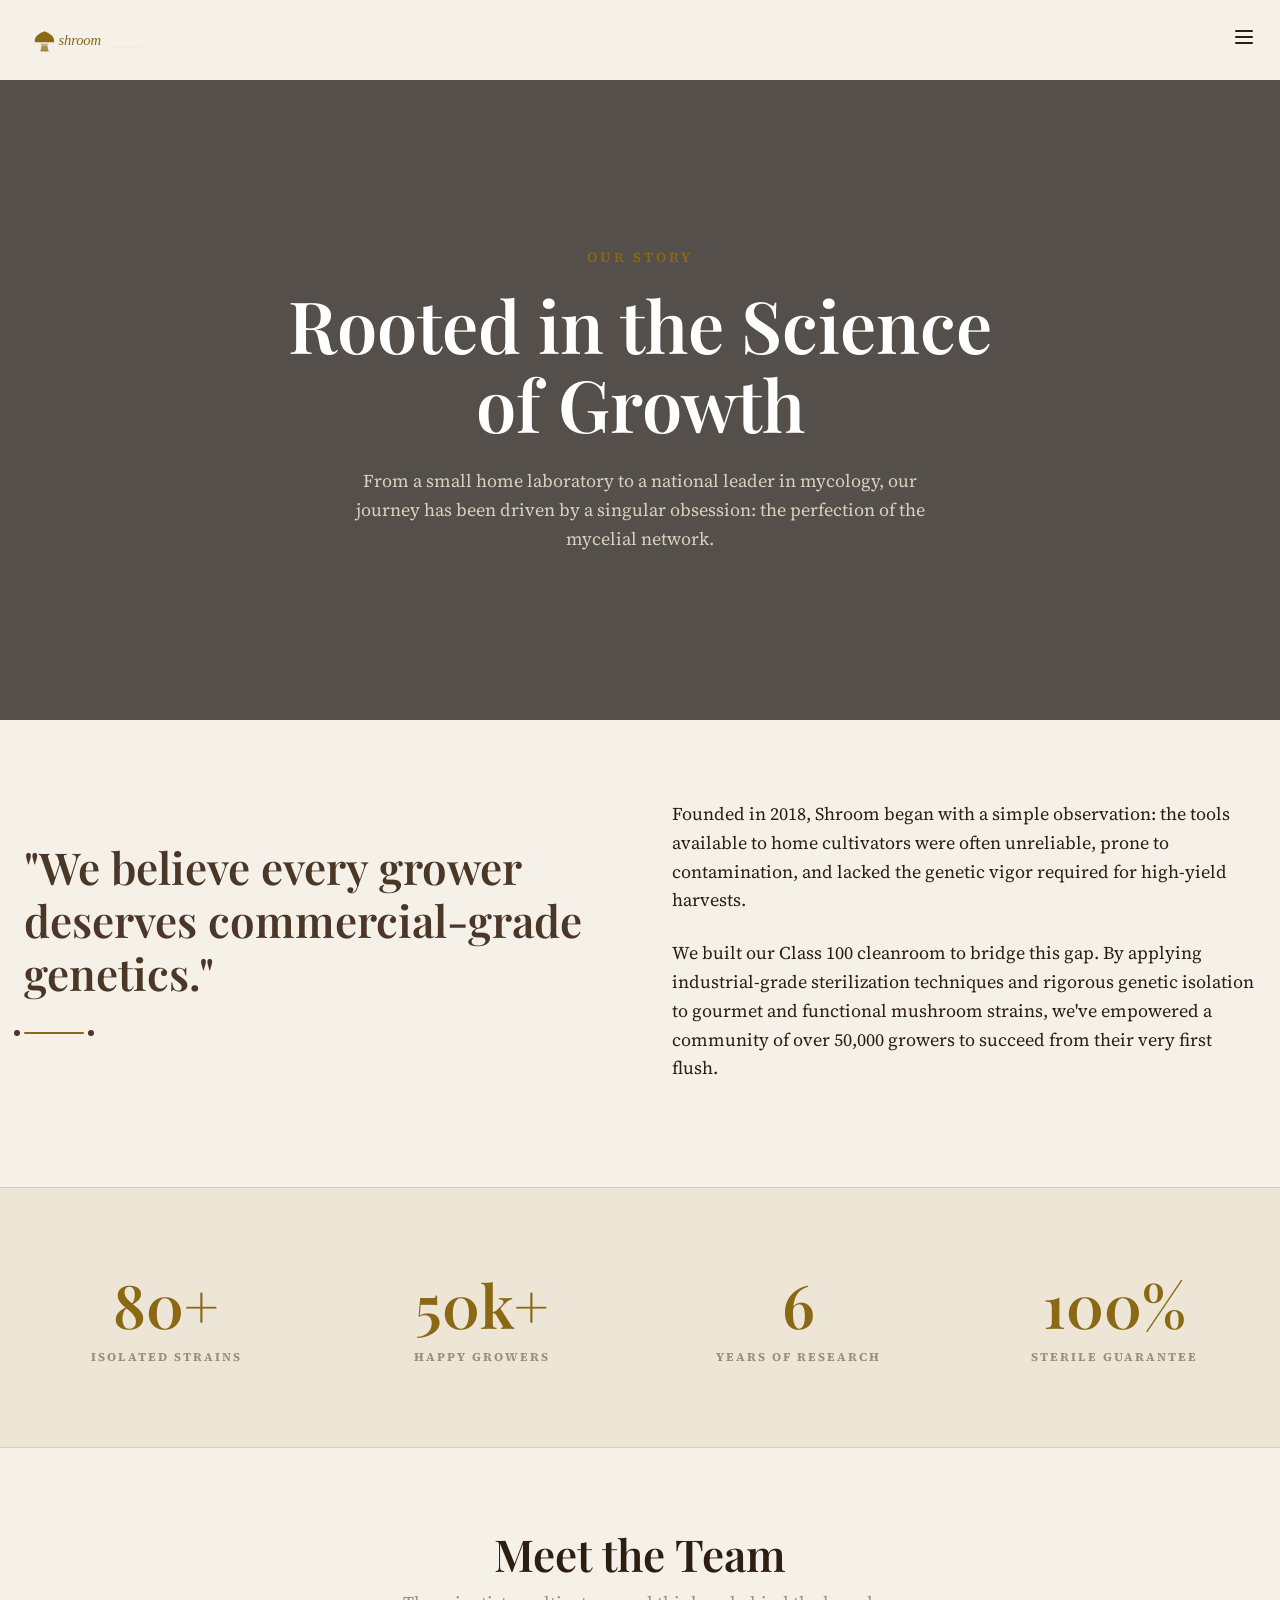
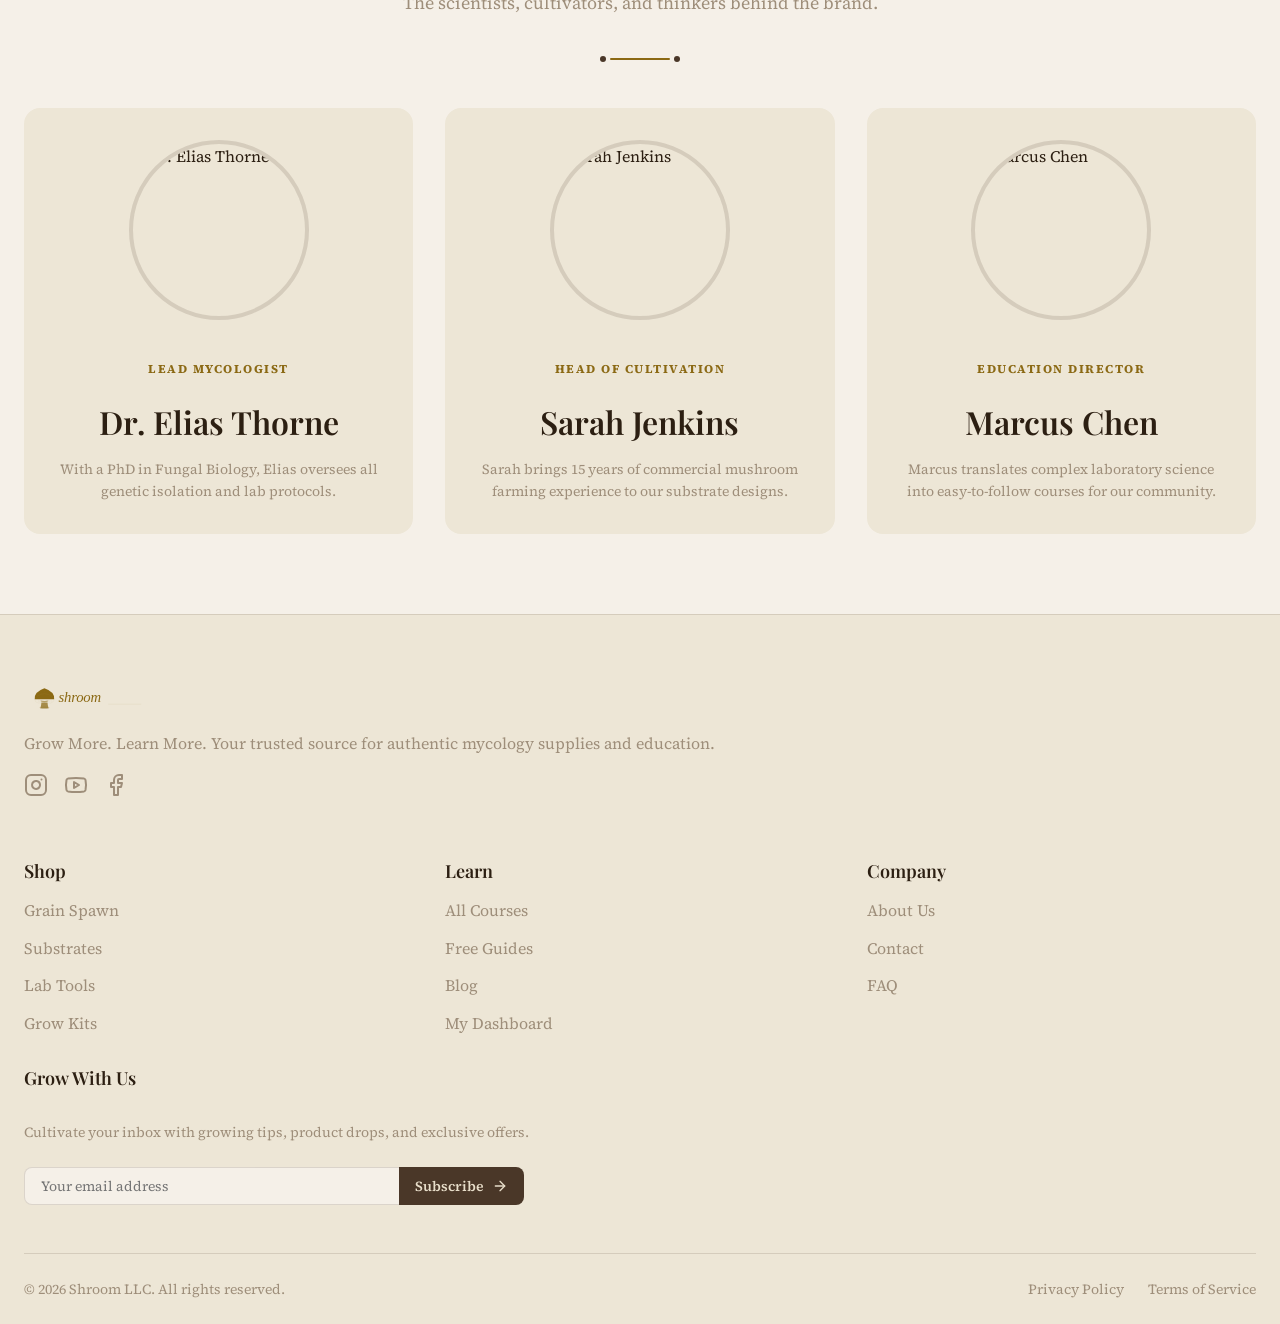
==== about.html @ 5224d61f "footer fix" ====
<!DOCTYPE html>
<html lang="en">

<head>
  <meta charset="UTF-8">
  <meta name="viewport" content="width=device-width, initial-scale=1.0">
  <title>About Us | Shroom — Premium Mushroom Cultivation</title>
  <meta name="description"
    content="Discover the story behind Shroom, our mission to provide commercial-grade genetics, and the team dedicated to advancing the science of growth.">
  <link rel="icon" type="image/svg+xml" href="assets/images/shroom_favicon.svg">
  <link rel="stylesheet" href="assets/css/style.css">
  <style>
    /* About Page Specific Styles */
    .hero-about {
      height: 80vh;
      min-height: 500px;
      display: flex;
      align-items: center;
      justify-content: center;
      background: linear-gradient(rgba(15, 11, 8, 0.7), rgba(15, 11, 8, 0.7)),
        url('https://images.unsplash.com/photo-1508313880080-c4bef0730395?q=80&w=2000&auto=format&fit=crop') center/cover no-repeat;
      text-align: center;
      color: white;
      padding-top: var(--header-height);
    }

    .hero-about-content {
      max-width: 800px;
    }

    .hero-about-label {
      text-transform: uppercase;
      letter-spacing: 3px;
      font-weight: 600;
      font-size: var(--font-size-sm);
      margin-bottom: var(--space-4);
      display: block;
      color: var(--color-secondary);
    }

    .hero-about h1 {
      color: white;
      font-size: clamp(2.5rem, 8vw, 4.5rem);
      margin-bottom: var(--space-6);
      line-height: 1.1;
    }

    .hero-about p {
      font-size: var(--font-size-lg);
      color: rgba(232, 222, 202, 0.9);
      max-width: 600px;
      margin: 0 auto;
    }

    /* Mission Section */
    .mission-grid {
      display: grid;
      grid-template-columns: 1fr 1fr;
      gap: var(--space-16);
      align-items: center;
    }

    @media (max-width: 992px) {
      .mission-grid {
        grid-template-columns: 1fr;
        gap: var(--space-10);
      }
    }

    .mission-quote {
      font-size: var(--font-size-4xl);
      line-height: 1.2;
      color: var(--color-primary);
      position: relative;
    }

    html.dark .mission-quote {
      color: var(--color-secondary);
    }

    .mission-text p {
      margin-bottom: var(--space-6);
      font-size: var(--font-size-lg);
    }

    /* Stats Section */
    .stats-section {
      background: var(--theme-surface);
      border-top: 1px solid var(--theme-border);
      border-bottom: 1px solid var(--theme-border);
    }

    .stats-grid {
      display: grid;
      grid-template-columns: repeat(4, 1fr);
      gap: var(--space-8);
      text-align: center;
    }

    @media (max-width: 768px) {
      .stats-grid {
        grid-template-columns: repeat(2, 1fr);
      }
    }

    .stat-item h3 {
      font-size: var(--font-size-5xl);
      margin-bottom: var(--space-2);
      color: var(--color-secondary);
    }

    .stat-item p {
      text-transform: uppercase;
      letter-spacing: 2px;
      font-size: var(--font-size-xs);
      font-weight: 700;
      color: var(--theme-text-muted);
    }

    /* Team Section */
    .team-grid {
      display: grid;
      grid-template-columns: repeat(3, 1fr);
      gap: var(--space-8);
    }

    @media (max-width: 992px) {
      .team-grid {
        grid-template-columns: repeat(2, 1fr);
      }
    }

    @media (max-width: 640px) {
      .team-grid {
        grid-template-columns: 1fr;
      }
    }

    .team-card .card-img-wrapper {
      aspect-ratio: 1/1;
      border-radius: 50%;
      width: 180px;
      margin: 0 auto var(--space-6);
      border: 4px solid var(--theme-border);
    }

    .team-role {
      font-size: var(--font-size-xs);
      text-transform: uppercase;
      letter-spacing: 1.5px;
      color: var(--color-secondary);
      font-weight: 700;
      margin-bottom: var(--space-2);
    }

    .team-bio {
      text-align: center;
      font-size: var(--font-size-sm);
      color: var(--theme-text-muted);
    }
  </style>
</head>

<body>

  <!-- Navbar -->
  <header class="navbar">
    <div class="container">
      <a href="index.html" class="nav-brand">
        <img src="assets/images/shroom_logo.svg" alt="Shroom" height="36" style="display:block;">
      </a>

      <ul class="nav-menu">
        <li><a href="index.html" class="nav-link">Home</a></li>
        <li><a href="home2.html" class="nav-link">Home 2</a></li>
        <li><a href="services.html" class="nav-link">Shop</a></li>
        <li><a href="about.html" class="nav-link active"
            style="color: var(--color-primary); font-weight: 700;">About</a></li>
        <li><a href="blog.html" class="nav-link">Blog</a></li>
        <li><a href="contact.html" class="nav-link">Contact</a></li>
      </ul>

      <div class="nav-tools nav-tools-desktop">
        <div class="nav-divider"></div>
        <button type="button" class="tool-btn rtl-toggle-btn" aria-label="Toggle RTL">
          <svg xmlns="http://www.w3.org/2000/svg" width="24" height="24" viewBox="0 0 24 24" fill="none"
            stroke="currentColor" stroke-width="2" stroke-linecap="round" stroke-linejoin="round"
            class="lucide lucide-arrow-left-right">
            <path d="M8 3 4 7l4 4" />
            <path d="M4 7h16" />
            <path d="m16 21 4-4-4-4" />
            <path d="M20 17H4" />
          </svg>
        </button>
        <button type="button" class="tool-btn theme-toggle-btn" aria-label="Toggle Theme">
          <svg xmlns="http://www.w3.org/2000/svg" width="24" height="24" viewBox="0 0 24 24" fill="none"
            stroke="currentColor" stroke-width="2" stroke-linecap="round" stroke-linejoin="round"
            class="lucide lucide-moon">
            <path d="M12 3a6 6 0 0 0 9 9 9 9 0 1 1-9-9Z" />
          </svg>
        </button>
        <a href="login.html" class="nav-link" style="font-weight: 600;">Login</a>
        <a href="dashboard.html" class="nav-link" style="color: var(--color-secondary); font-weight: 600;">Dashboard</a>
      </div>

      <button class="hamburger-btn" aria-label="Open Menu">
        <svg xmlns="http://www.w3.org/2000/svg" width="24" height="24" viewBox="0 0 24 24" fill="none"
          stroke="currentColor" stroke-width="2" stroke-linecap="round" stroke-linejoin="round"
          class="lucide lucide-menu">
          <line x1="4" x2="20" y1="12" y2="12" />
          <line x1="4" x2="20" y1="6" y2="6" />
          <line x1="4" x2="20" y1="18" y2="18" />
        </svg>
      </button>
    </div>
  </header>

  <!-- Hamburger Drawer -->
  <div class="nav-drawer-overlay"></div>
  <div class="nav-drawer">
    <div class="nav-drawer-header">
      <a href="index.html" class="nav-brand">
        <img src="assets/images/shroom_logo.svg" alt="Shroom" height="36" style="display:block;">
      </a>
      <button class="nav-drawer-close" aria-label="Close Menu">
        <svg xmlns="http://www.w3.org/2000/svg" width="24" height="24" viewBox="0 0 24 24" fill="none"
          stroke="currentColor" stroke-width="2" stroke-linecap="round" stroke-linejoin="round" class="lucide lucide-x">
          <path d="M18 6 6 18" />
          <path d="m6 6 12 12" />
        </svg>
      </button>
    </div>
    <ul class="nav-drawer-menu">
      <li><a href="index.html" class="nav-link">Home</a></li>
      <li><a href="home2.html" class="nav-link">Home 2</a></li>
      <li><a href="services.html" class="nav-link">Shop</a></li>
      <li><a href="about.html" class="nav-link active">About</a></li>
      <li><a href="blog.html" class="nav-link">Blog</a></li>
      <li><a href="contact.html" class="nav-link">Contact</a></li>
      <li><a href="dashboard.html" class="nav-link" style="color: var(--color-secondary);">Dashboard</a></li>
      <li style="margin-top: var(--space-4);"><a href="login.html" class="btn btn-primary btn-block">Login</a></li>
    </ul>
    <div class="nav-drawer-tools">
      <button type="button" class="tool-btn rtl-toggle-btn" aria-label="Toggle RTL"
        style="width: auto; height: auto; border-radius: var(--radius-md); padding: var(--space-2) var(--space-4); display: flex; gap: var(--space-2); align-items: center;">
        <svg xmlns="http://www.w3.org/2000/svg" width="20" height="20" viewBox="0 0 24 24" fill="none"
          stroke="currentColor" stroke-width="2" stroke-linecap="round" stroke-linejoin="round"
          class="lucide lucide-arrow-left-right">
          <path d="M8 3 4 7l4 4" />
          <path d="M4 7h16" />
          <path d="m16 21 4-4-4-4" />
          <path d="M20 17H4" />
        </svg>
        <span style="font-size: var(--font-size-sm); font-weight: 500;">RTL</span>
      </button>
      <button type="button" class="tool-btn theme-toggle-btn" aria-label="Toggle Theme"
        style="width: auto; height: auto; border-radius: var(--radius-md); padding: var(--space-2) var(--space-4); display: flex; gap: var(--space-2); align-items: center;">
        <svg xmlns="http://www.w3.org/2000/svg" width="20" height="20" viewBox="0 0 24 24" fill="none"
          stroke="currentColor" stroke-width="2" stroke-linecap="round" stroke-linejoin="round"
          class="lucide lucide-moon">
          <path d="M12 3a6 6 0 0 0 9 9 9 9 0 1 1-9-9Z" />
        </svg>
        <span style="font-size: var(--font-size-sm); font-weight: 500;">Dark Mode</span>
      </button>
    </div>
  </div>

  <main>
    <!-- Section 1: Page Hero -->
    <section class="hero-about">
      <div class="container hero-about-content fade-in">
        <span class="hero-about-label">Our Story</span>
        <h1>Rooted in the Science of Growth</h1>
        <p>From a small home laboratory to a national leader in mycology, our journey has been driven by a singular
          obsession: the perfection of the mycelial network.</p>
      </div>
    </section>

    <!-- Section 2: Mission Statement -->
    <section class="section">
      <div class="container mission-grid">
        <div class="mission-left fade-in">
          <h2 class="mission-quote">"We believe every grower deserves commercial-grade genetics."</h2>
          <div class="divider" style="margin: var(--space-8) 0;"></div>
        </div>
        <div class="mission-text fade-in" style="animation-delay: 0.1s;">
          <p>Founded in 2018, Shroom began with a simple observation: the tools available to home cultivators were often
            unreliable, prone to contamination, and lacked the genetic vigor required for high-yield harvests.</p>
          <p>We built our Class 100 cleanroom to bridge this gap. By applying industrial-grade sterilization techniques
            and rigorous genetic isolation to gourmet and functional mushroom strains, we've empowered a community of
            over 50,000 growers to succeed from their very first flush.</p>
        </div>
      </div>
    </section>

    <!-- Section 3: Stats Section -->
    <section class="section stats-section">
      <div class="container">
        <div class="stats-grid">
          <div class="stat-item fade-in">
            <h3>80+</h3>
            <p>Isolated Strains</p>
          </div>
          <div class="stat-item fade-in" style="animation-delay: 0.1s;">
            <h3>50k+</h3>
            <p>Happy Growers</p>
          </div>
          <div class="stat-item fade-in" style="animation-delay: 0.2s;">
            <h3>6</h3>
            <p>Years of Research</p>
          </div>
          <div class="stat-item fade-in" style="animation-delay: 0.3s;">
            <h3>100%</h3>
            <p>Sterile Guarantee</p>
          </div>
        </div>
      </div>
    </section>

    <!-- Section 4: Meet the Team -->
    <section class="section">
      <div class="container">
        <div style="text-align: center; margin-bottom: var(--space-12);">
          <h2 class="section-title fade-in">Meet the Team</h2>
          <p class="section-subtitle fade-in">The scientists, cultivators, and thinkers behind the brand.</p>
          <div class="divider fade-in"></div>
        </div>

        <div class="team-grid">
          <!-- Team Member 1 -->
          <div class="card team-card fade-in">
            <div class="card-img-wrapper">
              <img src="https://images.unsplash.com/photo-1507003211169-0a1dd7228f2d?q=80&w=600&auto=format&fit=crop"
                alt="Dr. Elias Thorne" class="card-img">
            </div>
            <span class="team-role">Lead Mycologist</span>
            <h3 class="card-title">Dr. Elias Thorne</h3>
            <p class="team-bio">With a PhD in Fungal Biology, Elias oversees all genetic isolation and lab protocols.
            </p>
          </div>

          <!-- Team Member 2 -->
          <div class="card team-card fade-in" style="animation-delay: 0.1s;">
            <div class="card-img-wrapper">
              <img src="https://images.unsplash.com/photo-1494790108377-be9c29b29330?q=80&w=600&auto=format&fit=crop"
                alt="Sarah Jenkins" class="card-img">
            </div>
            <span class="team-role">Head of Cultivation</span>
            <h3 class="card-title">Sarah Jenkins</h3>
            <p class="team-bio">Sarah brings 15 years of commercial mushroom farming experience to our substrate
              designs.</p>
          </div>

          <!-- Team Member 3 -->
          <div class="card team-card fade-in" style="animation-delay: 0.2s;">
            <div class="card-img-wrapper">
              <img src="https://images.unsplash.com/photo-1500648767791-00dcc994a43e?q=80&w=600&auto=format&fit=crop"
                alt="Marcus Chen" class="card-img">
            </div>
            <span class="team-role">Education Director</span>
            <h3 class="card-title">Marcus Chen</h3>
            <p class="team-bio">Marcus translates complex laboratory science into easy-to-follow courses for our
              community.</p>
          </div>
        </div>
      </div>
    </section>
  </main>

  <!-- Footer -->
  <footer class="site-footer">
    <div class="container">
      <div class="footer-grid">
        <div class="footer-brand">
          <a href="index.html" class="nav-brand">
            <img src="assets/images/shroom_logo.svg" alt="Shroom" height="36" style="display:block;">
          </a>
          <p class="footer-tagline">Grow More. Learn More. Your trusted source for authentic mycology supplies and
            education.</p>
          <div class="footer-socials">
            <a href="#" class="social-link" aria-label="Instagram">
              <svg xmlns="http://www.w3.org/2000/svg" width="24" height="24" viewBox="0 0 24 24" fill="none"
                stroke="currentColor" stroke-width="2" stroke-linecap="round" stroke-linejoin="round"
                class="lucide lucide-instagram">
                <rect width="20" height="20" x="2" y="2" rx="5" ry="5" />
                <path d="M16 11.37A4 4 0 1 1 12.63 8 4 4 0 0 1 16 11.37z" />
                <line x1="17.5" x2="17.51" y1="6.5" y2="6.5" />
              </svg>
            </a>
            <a href="#" class="social-link" aria-label="YouTube">
              <svg xmlns="http://www.w3.org/2000/svg" width="24" height="24" viewBox="0 0 24 24" fill="none"
                stroke="currentColor" stroke-width="2" stroke-linecap="round" stroke-linejoin="round"
                class="lucide lucide-youtube">
                <path
                  d="M2.5 17a24.12 24.12 0 0 1 0-10 2 2 0 0 1 1.4-1.4 49.56 49.56 0 0 1 16.2 0A2 2 0 0 1 21.5 7a24.12 24.12 0 0 1 0 10 2 2 0 0 1-1.4 1.4 49.55 49.55 0 0 1-16.2 0A2 2 0 0 1 2.5 17" />
                <path d="m10 15 5-3-5-3z" />
              </svg>
            </a>
            <a href="#" class="social-link" aria-label="Facebook">
              <svg xmlns="http://www.w3.org/2000/svg" width="24" height="24" viewBox="0 0 24 24" fill="none"
                stroke="currentColor" stroke-width="2" stroke-linecap="round" stroke-linejoin="round"
                class="lucide lucide-facebook">
                <path d="M18 2h-3a5 5 0 0 0-5 5v3H7v4h3v8h4v-8h3l1-4h-4V7a1 1 0 0 1 1-1h3z" />
              </svg>
            </a>
          </div>
        </div>

        <div>
          <h5 class="footer-heading">Shop</h5>
          <ul class="footer-links">
            <li><a href="services.html">Grain Spawn</a></li>
            <li><a href="services.html">Substrates</a></li>
            <li><a href="services.html">Lab Tools</a></li>
            <li><a href="services.html">Grow Kits</a></li>
          </ul>
        </div>

        <div>
          <h5 class="footer-heading">Learn</h5>
          <ul class="footer-links">
            <li><a href="services.html">All Courses</a></li>
            <li><a href="blog.html">Free Guides</a></li>
            <li><a href="blog.html">Blog</a></li>
            <li><a href="dashboard.html">My Dashboard</a></li>
          </ul>
        </div>

        <div>
          <h5 class="footer-heading">Company</h5>
          <ul class="footer-links">
            <li><a href="about.html">About Us</a></li>
            <li><a href="contact.html">Contact</a></li>
            <li><a href="#">FAQ</a></li>
          </ul>
        </div>
        <div class="footer-newsletter">
          <h5 class="footer-heading">Grow With Us</h5>
          <p class="newsletter-description">Cultivate your inbox with growing tips, product drops, and exclusive
            offers.</p>
          <form class="newsletter-form" onsubmit="event.preventDefault(); alert('Subscribed!');">
            <input type="email" class="newsletter-input" placeholder="Your email address" required>
            <button type="submit" class="newsletter-btn">
              <span>Subscribe</span>
              <svg xmlns="http://www.w3.org/2000/svg" width="16" height="16" viewBox="0 0 24 24" fill="none"
                stroke="currentColor" stroke-width="2" stroke-linecap="round" stroke-linejoin="round"
                class="lucide lucide-arrow-right">
                <path d="M5 12h14" />
                <path d="m12 5 7 7-7 7" />
              </svg>
            </button>
          </form>
        </div>
      </div>

      <div class="footer-bottom">
        <p>&copy; 2026 Shroom LLC. All rights reserved.</p>
        <div class="footer-legal-links">
          <a href="#">Privacy Policy</a>
          <a href="#">Terms of Service</a>
        </div>
      </div>
    </div>
  </footer>
  <script src="assets/js/main.js"></script>
</body>

</html>
---- assets/css/style.css ----
@import url('https://fonts.googleapis.com/css2?family=Playfair+Display:ital,wght@0,400..900;1,400..900&family=Source+Serif+4:ital,opsz,wght@0,8..60,200..900;1,8..60,200..900&display=swap');

:root {
  /* Colors */
  --color-primary: #4A3728;
  --color-secondary: #8B6914;
  --color-bg-light: #F5F0E8;
  --color-bg-dark: #0F0B08;
  --color-surface-light: #EDE6D6;
  --color-surface-dark: #1A1208;
  --color-text-light: #2C1F12;
  --color-text-dark: #E8DECA;
  --color-muted: #9E8E7A;

  /* Theme Maps (Light by default) */
  --theme-bg: var(--color-bg-light);
  --theme-surface: var(--color-surface-light);
  --theme-text: var(--color-text-light);
  --theme-text-muted: var(--color-muted);
  --theme-border: rgba(74, 55, 40, 0.15);

  /* Typography */
  --font-display: 'Playfair Display', Georgia, serif;
  --font-body: 'Source Serif 4', Georgia, serif;

  --font-size-xs: 0.75rem;
  --font-size-sm: 0.875rem;
  --font-size-base: 1rem;
  --font-size-lg: 1.125rem;
  --font-size-xl: 1.25rem;
  --font-size-2xl: 1.5rem;
  --font-size-3xl: 2rem;
  --font-size-4xl: 2.75rem;
  --font-size-5xl: 3.75rem;

  /* Spacing */
  --space-1: 0.25rem;
  --space-2: 0.5rem;
  --space-3: 0.75rem;
  --space-4: 1rem;
  --space-6: 1.5rem;
  --space-8: 2rem;
  --space-10: 2.5rem;
  --space-12: 3rem;
  --space-16: 4rem;
  --space-20: 5rem;
  --space-24: 6rem;

  /* Layout */
  --container-max: 1280px;
  --radius-sm: 4px;
  --radius-md: 8px;
  --radius-lg: 16px;
  --radius-xl: 24px;

  /* Transitions */
  --transition-fast: 0.15s ease;
  --transition-base: 0.3s ease;
  --transition-slow: 0.5s ease;

  /* Components */
  --header-height: 80px;
  --sidebar-width: 260px;
}

/* Dark Mode */
html.dark {
  --theme-bg: var(--color-bg-dark);
  --theme-surface: var(--color-surface-dark);
  --theme-text: var(--color-text-dark);
  --theme-text-muted: rgba(232, 222, 202, 0.6);
  --theme-border: rgba(232, 222, 202, 0.15);
}

/* Reset / Base */
* {
  box-sizing: border-box;
  margin: 0;
  padding: 0;
}

html {
  scroll-behavior: smooth;
  transition: background var(--transition-base), color var(--transition-base);
}

body {
  font-family: var(--font-body);
  font-size: var(--font-size-base);
  line-height: 1.6;
  background-color: var(--theme-bg);
  color: var(--theme-text);
  overflow-x: hidden;
  display: flex;
  flex-direction: column;
  min-height: 100vh;
}

img {
  max-width: 100%;
  height: auto;
  display: block;
}

a {
  color: inherit;
  text-decoration: none;
  transition: color var(--transition-fast);
}

button {
  font-family: inherit;
  border: none;
  background: none;
  cursor: pointer;
}

h1,
h2,
h3,
h4,
h5,
h6 {
  font-family: var(--font-display);
  font-weight: 600;
  line-height: 1.2;
  margin-bottom: var(--space-4);
  color: var(--theme-text);
}

h1 {
  font-size: var(--font-size-5xl);
}

h2 {
  font-size: var(--font-size-4xl);
}

h3 {
  font-size: var(--font-size-3xl);
}

h4 {
  font-size: var(--font-size-2xl);
}

h5 {
  font-size: var(--font-size-xl);
}

h6 {
  font-size: var(--font-size-lg);
}

/* Globals & Layout */
.container {
  width: 100%;
  max-width: var(--container-max);
  margin: 0 auto;
  padding: 0 var(--space-6);
}

.section {
  padding: var(--space-20) 0;
}

.section-title {
  text-align: center;
  margin-bottom: var(--space-2);
}

.section-subtitle {
  text-align: center;
  color: var(--theme-text-muted);
  max-width: 600px;
  margin: 0 auto var(--space-10);
  font-size: var(--font-size-lg);
}

.divider {
  width: 60px;
  height: 2px;
  background-color: var(--color-secondary);
  margin: var(--space-4) auto var(--space-6);
  border-radius: var(--radius-sm);
  position: relative;
}

.divider::before,
.divider::after {
  content: '';
  position: absolute;
  top: -2px;
  width: 6px;
  height: 6px;
  border-radius: 50%;
  background-color: var(--color-primary);
}

.divider::before {
  left: -10px;
}

.divider::after {
  right: -10px;
}

html.dark .divider::before,
html.dark .divider::after {
  background-color: var(--color-secondary);
}

/* Button Variants */
.btn {
  display: inline-flex;
  align-items: center;
  justify-content: center;
  gap: var(--space-2);
  padding: var(--space-3) var(--space-6);
  font-size: var(--font-size-base);
  font-weight: 500;
  border-radius: var(--radius-md);
  transition: transform var(--transition-fast), box-shadow var(--transition-fast), background var(--transition-fast), color var(--transition-fast);
  text-align: center;
}

.btn:hover {
  transform: scale(1.03) translateY(-1px);
  box-shadow: 0 4px 12px rgba(0, 0, 0, 0.1);
}

.btn:active {
  transform: scale(0.98);
}

.btn-primary {
  background-color: var(--color-primary);
  color: var(--color-text-dark);
}

.btn-primary:hover {
  background-color: #3b2b1f;
  color: var(--color-text-dark);
}

.btn-secondary {
  border: 1px solid var(--color-primary);
  color: var(--color-primary);
}

html.dark .btn-secondary {
  border-color: var(--color-secondary);
  color: var(--color-secondary);
}

.btn-secondary:hover {
  background-color: rgba(74, 55, 40, 0.05);
}

html.dark .btn-secondary:hover {
  background-color: rgba(139, 105, 20, 0.1);
}

.btn-accent {
  background-color: var(--color-secondary);
  color: var(--color-primary);
}

.btn-accent:hover {
  background-color: #7a5c10;
  color: var(--color-primary);
}

.btn-block {
  width: 100%;
}

/* Navbar */
.navbar {
  position: fixed;
  top: 0;
  left: 0;
  right: 0;
  height: var(--header-height);
  display: flex;
  align-items: center;
  z-index: 1000;
  transition: background var(--transition-base), box-shadow var(--transition-fast);
  background: var(--theme-bg);
}

.navbar.scrolled {
  background: rgba(245, 240, 232, 0.9);
  backdrop-filter: blur(10px);
  box-shadow: 0 2px 10px rgba(0, 0, 0, 0.05);
}

html.dark .navbar.scrolled {
  background: rgba(15, 11, 8, 0.9);
  box-shadow: 0 2px 10px rgba(0, 0, 0, 0.5);
}

.navbar .container {
  display: flex;
  align-items: center;
  justify-content: space-between;
}

.nav-brand {
  font-family: var(--font-display);
  font-style: italic;
  font-weight: 700;
  font-size: var(--font-size-2xl);
  color: var(--theme-text);
  letter-spacing: -0.5px;
}

.nav-menu {
  display: flex;
  align-items: center;
  gap: var(--space-6);
  list-style: none;
}

.nav-link {
  font-weight: 500;
  position: relative;
}

.nav-link::after {
  content: '';
  position: absolute;
  bottom: -4px;
  left: 0;
  right: 0;
  height: 2px;
  background: var(--color-secondary);
  transform: scaleX(0);
  transition: transform var(--transition-base);
  transform-origin: right;
}

.nav-link:hover::after {
  transform: scaleX(1);
  transform-origin: left;
}

.nav-tools {
  display: flex;
  align-items: center;
  gap: var(--space-4);
}

.tool-btn {
  width: 36px;
  height: 36px;
  display: flex;
  align-items: center;
  justify-content: center;
  border-radius: 50%;
  color: var(--theme-text);
  background: var(--theme-surface);
  transition: background var(--transition-fast);
}

.tool-btn:hover {
  background: var(--theme-border);
}

.tool-btn svg {
  width: 20px;
  height: 20px;
}

.nav-divider {
  width: 1px;
  height: 24px;
  background: var(--theme-border);
}

.hamburger-btn {
  display: none;
  font-size: 24px;
  color: var(--theme-text);
}

/* Nav Drawer */
.nav-drawer-overlay {
  position: fixed;
  inset: 0;
  background: rgba(0, 0, 0, 0.6);
  z-index: 9998;
  opacity: 0;
  visibility: hidden;
  transition: opacity var(--transition-base);
}

.nav-drawer-overlay.active {
  opacity: 1;
  visibility: visible;
}

.nav-drawer {
  position: fixed;
  top: 0;
  right: 0;
  bottom: 0;
  width: 300px;
  background: var(--theme-bg);
  z-index: 9999;
  transform: translateX(100%);
  transition: transform var(--transition-base);
  padding: var(--space-8) var(--space-6);
  display: flex;
  flex-direction: column;
}

.nav-drawer.active {
  transform: translateX(0);
}

.nav-drawer-header {
  display: flex;
  justify-content: space-between;
  align-items: center;
  margin-bottom: var(--space-8);
}

.nav-drawer-close {
  color: var(--theme-text);
}

.nav-drawer-menu {
  display: flex;
  flex-direction: column;
  gap: var(--space-6);
  list-style: none;
  margin-bottom: auto;
}

.nav-drawer-tools {
  display: flex;
  gap: var(--space-4);
  padding-top: var(--space-6);
  border-top: 1px solid var(--theme-border);
}

/* Auth Cards */
.auth-page {
  min-height: 100vh;
  display: flex;
  align-items: center;
  justify-content: center;
  padding: var(--space-6);
  background: var(--theme-bg);
}

.auth-card {
  width: 100%;
  max-width: 480px;
  background: var(--theme-surface);
  border-radius: var(--radius-xl);
  padding: var(--space-10);
  box-shadow: 0 10px 40px rgba(0, 0, 0, 0.05);
  position: relative;
}

html.dark .auth-card {
  box-shadow: 0 10px 40px rgba(0, 0, 0, 0.3);
}

.auth-toggles {
  position: absolute;
  top: var(--space-6);
  right: var(--space-6);
  display: flex;
  gap: var(--space-2);
}

.auth-header {
  text-align: center;
  margin-bottom: var(--space-8);
}

.auth-logo {
  font-family: var(--font-display);
  font-style: italic;
  font-weight: 700;
  font-size: var(--font-size-3xl);
  color: var(--color-primary);
  margin-bottom: var(--space-2);
  display: inline-block;
}

/* html.dark .auth-logo { color: var(--color-secondary); } */

.nav-brand img,
.auth-logo img {
  height: 36px;
  width: auto;
  display: block;
}

.auth-logo img {
  height: 48px;
  margin: 0 auto;
}

.auth-form {
  display: flex;
  flex-direction: column;
  gap: var(--space-4);
}

.form-group {
  display: flex;
  flex-direction: column;
  gap: var(--space-2);
}

.form-label {
  font-size: var(--font-size-sm);
  font-weight: 600;
}

.form-input-container {
  position: relative;
}

.form-input {
  width: 100%;
  padding: var(--space-3) var(--space-4);
  background: var(--theme-bg);
  border: 1px solid var(--theme-border);
  border-radius: var(--radius-md);
  color: var(--theme-text);
  font-family: var(--font-body);
  font-size: var(--font-size-base);
  transition: border-color var(--transition-fast);
}

.form-input:focus {
  outline: none;
  border-color: var(--color-secondary);
}

.input-icon-btn {
  position: absolute;
  right: var(--space-3);
  top: 50%;
  transform: translateY(-50%);
  color: var(--theme-text-muted);
}

.auth-options {
  display: flex;
  justify-content: space-between;
  align-items: center;
  font-size: var(--font-size-sm);
}

.checkbox-label {
  display: flex;
  align-items: center;
  gap: var(--space-2);
  cursor: pointer;
}

.checkbox-label input[type="checkbox"] {
  accent-color: var(--color-primary);
  width: 16px;
  height: 16px;
}

.auth-link {
  color: var(--color-secondary);
  font-weight: 500;
}

.auth-link:hover {
  text-decoration: underline;
}

.auth-divider {
  display: flex;
  align-items: center;
  text-align: center;
  color: var(--theme-text-muted);
  font-size: var(--font-size-sm);
  margin: var(--space-6) 0;
}

.auth-divider::before,
.auth-divider::after {
  content: '';
  flex: 1;
  border-bottom: 1px solid var(--theme-border);
}

.auth-divider span {
  padding: 0 var(--space-4);
}

/* Shared Cards */
.card-grid {
  display: grid;
  gap: var(--space-6);
  grid-template-columns: repeat(auto-fit, minmax(300px, 1fr));
}

.card-grid.cols-4 {
  grid-template-columns: repeat(auto-fit, minmax(260px, 1fr));
}

/* Ensure odd numbers are centered by grid configuration if needed, or by flex */

.card {
  background: var(--theme-surface);
  border-radius: var(--radius-lg);
  overflow: hidden;
  display: flex;
  flex-direction: column;
  transition: transform var(--transition-base), box-shadow var(--transition-base);
  padding: var(--space-8);
  align-items: center;
  gap: var(--space-4);
}

.card:hover {
  transform: translateY(-4px);
  box-shadow: 0 12px 30px rgba(0, 0, 0, 0.08);
}

html.dark .card:hover {
  box-shadow: 0 12px 30px rgba(0, 0, 0, 0.4);
}

.card-img-wrapper {
  width: 100%;
  aspect-ratio: 4/3;
  border-radius: var(--radius-md);
  overflow: hidden;
  margin-bottom: calc(var(--space-2) * -1);
  /* Slight adjustment */
}

.card-img {
  width: 100%;
  height: 100%;
  object-fit: cover;
  transition: transform var(--transition-slow);
}

.card:hover .card-img {
  transform: scale(1.05);
}

.card-tag {
  background: var(--theme-bg);
  color: var(--color-secondary);
  padding: var(--space-1) var(--space-3);
  border-radius: var(--radius-xl);
  font-size: var(--font-size-xs);
  font-weight: 600;
  text-transform: uppercase;
  letter-spacing: 1px;
}

.card-title {
  text-align: center;
  margin-bottom: 0;
}

.card-desc {
  text-align: center;
  color: var(--theme-text-muted);
  font-size: var(--font-size-sm);
  flex-grow: 1;
  /* Pushes button to bottom */
}

.card-price {
  font-size: var(--font-size-lg);
  font-weight: 600;
  color: var(--color-primary);
}

html.dark .card-price {
  color: var(--color-secondary);
}

/* Dashboard Components */
.welcome-banner {
  background: linear-gradient(135deg, var(--color-primary), #634a36);
  padding: var(--space-10);
  border-radius: var(--radius-lg);
  color: var(--color-text-dark);
  margin-bottom: var(--space-8);
  position: relative;
  overflow: hidden;
  box-shadow: 0 10px 30px rgba(0, 0, 0, 0.1);
  text-align: center;
}

html.dark .welcome-banner {
  background: linear-gradient(135deg, var(--color-surface-dark), var(--color-primary));
  border: 1px solid var(--theme-border);
}

.welcome-banner::before {
  content: '';
  position: absolute;
  top: -50%;
  right: -10%;
  width: 300px;
  height: 300px;
  background: radial-gradient(circle, rgba(139, 105, 20, 0.2) 0%, transparent 70%);
  border-radius: 50%;
  z-index: 0;
}

.welcome-content {
  position: relative;
  z-index: 1;
  max-width: 600px;
  margin: 0 auto;
}

.welcome-banner h2 {
  color: white;
  margin-bottom: var(--space-2);
  font-size: var(--font-size-3xl);
}

.welcome-banner p {
  color: rgba(232, 222, 202, 0.8);
  font-size: var(--font-size-lg);
  margin-bottom: 0;
}

/* Dashboard Global */
.dashboard-layout {
  display: flex;
  min-height: 100vh;
  background: var(--theme-bg);
}

.dashboard-sidebar {
  width: var(--sidebar-width);
  background: var(--theme-surface);
  border-right: 1px solid var(--theme-border);
  display: flex;
  flex-direction: column;
  position: fixed;
  top: 0;
  bottom: 0;
  left: 0;
  z-index: 100;
  transition: transform var(--transition-base);
}

.sidebar-header {
  height: var(--header-height);
  display: flex;
  align-items: center;
  padding: 0 var(--space-6);
  border-bottom: 1px solid var(--theme-border);
}

.sidebar-profile {
  padding: var(--space-6);
  display: flex;
  align-items: center;
  gap: var(--space-4);
  border-bottom: 1px solid var(--theme-border);
}

.sidebar-profile img {
  width: 48px;
  height: 48px;
  border-radius: 50%;
  object-fit: cover;
  border: 2px solid var(--theme-border);
}

.profile-info {
  display: flex;
  flex-direction: column;
}

.profile-name {
  font-weight: 600;
  color: var(--theme-text);
  font-size: var(--font-size-sm);
}

.profile-role {
  font-size: var(--font-size-xs);
  color: var(--theme-text-muted);
}

.sidebar-nav {
  padding: var(--space-6) 0;
  flex-grow: 1;
}

.sidebar-link {
  display: flex;
  align-items: center;
  gap: var(--space-4);
  padding: var(--space-3) var(--space-6);
  color: var(--theme-text-muted);
  font-weight: 500;
  transition: background var(--transition-fast), color var(--transition-fast);
}

.sidebar-link:hover,
.sidebar-link.active {
  background: rgba(74, 55, 40, 0.05);
  color: var(--theme-text);
  border-right: 3px solid var(--color-primary);
}

html.dark .sidebar-link:hover,
html.dark .sidebar-link.active {
  background: rgba(139, 105, 20, 0.1);
  border-right-color: var(--color-secondary);
}

.sidebar-footer {
  padding: var(--space-6);
  border-top: 1px solid var(--theme-border);
}

.dashboard-main {
  flex-grow: 1;
  margin-left: var(--sidebar-width);
  display: flex;
  flex-direction: column;
}

.dashboard-header {
  height: var(--header-height);
  background: var(--theme-surface);
  border-bottom: 1px solid var(--theme-border);
  display: flex;
  align-items: center;
  justify-content: space-between;
  padding: 0 var(--space-8);
  position: sticky;
  top: 0;
  z-index: 99;
}

.dash-header-title {
  font-size: var(--font-size-xl);
  margin: 0;
  font-family: var(--font-body);
}

.dash-header-tools {
  display: flex;
  align-items: center;
  gap: var(--space-6);
}

.notification-btn {
  position: relative;
  color: var(--theme-text-muted);
}

.notification-btn:hover {
  color: var(--theme-text);
}

.notification-badge {
  position: absolute;
  top: 0;
  right: 0;
  width: 8px;
  height: 8px;
  background: var(--color-secondary);
  border-radius: 50%;
}

.profile-dropdown {
  display: flex;
  align-items: center;
  gap: var(--space-3);
  cursor: pointer;
}

.profile-avatar {
  width: 40px;
  height: 40px;
  border-radius: 50%;
  object-fit: cover;
  border: 2px solid var(--theme-border);
}

.dashboard-content {
  padding: var(--space-8);
  flex-grow: 1;
}

.dashboard-toggle-btn {
  display: none;
}

/* Footer */
.site-footer {
  background: var(--theme-surface);
  padding: var(--space-16) 0 var(--space-6);
  margin-top: auto;
  border-top: 1px solid var(--theme-border);
}

.footer-grid {
  display: grid;
  grid-template-columns: 2fr 1fr 1fr 1fr 1fr;
  gap: var(--space-8);
  margin-bottom: var(--space-12);
}

.footer-brand {
  display: flex;
  flex-direction: column;
  gap: var(--space-4);
}

.footer-tagline {
  color: var(--theme-text-muted);
}

.footer-socials {
  display: flex;
  gap: var(--space-4);
}

.social-link {
  color: var(--theme-text-muted);
}

.social-link:hover {
  color: var(--color-primary);
}

html.dark .social-link:hover {
  color: var(--color-secondary);
}

.footer-heading {
  font-size: var(--font-size-lg);
  margin-bottom: var(--space-4);
}

.footer-links {
  list-style: none;
  display: flex;
  flex-direction: column;
  gap: var(--space-3);
}

.footer-links a {
  color: var(--theme-text-muted);
}

.footer-links a:hover {
  color: var(--theme-text);
}

.footer-newsletter {
  display: flex;
  flex-direction: column;
  gap: var(--space-4);
}

.newsletter-description {
  color: var(--theme-text-muted);
  font-size: var(--font-size-sm);
  line-height: 1.5;
}

.newsletter-form {
  display: flex;
  flex-direction: row;
  margin-top: var(--space-2);
}

.newsletter-input {
  flex: 1;
  padding: var(--space-2) var(--space-4);
  background: var(--theme-bg);
  border: 1px solid var(--theme-border);
  border-right: none;
  border-radius: var(--radius-md) 0 0 var(--radius-md);
  color: var(--theme-text);
  font-family: var(--font-body);
  font-size: var(--font-size-sm);
  transition: border-color var(--transition-fast), box-shadow var(--transition-fast);
}

.newsletter-input:focus {
  outline: none;
  border-color: var(--color-secondary);
  box-shadow: -3px 0 0 0 rgba(139, 105, 20, 0.1);
}

.newsletter-btn {
  background: var(--color-primary);
  color: var(--color-text-dark);
  padding: var(--space-2) var(--space-4);
  border-radius: 0 var(--radius-md) var(--radius-md) 0;
  font-weight: 600;
  font-size: var(--font-size-sm);
  transition: all var(--transition-fast);
  width: auto;
  display: flex;
  align-items: center;
  justify-content: center;
  gap: var(--space-2);
  white-space: nowrap;
}

.newsletter-btn:hover {
  background: var(--color-secondary);
  color: var(--color-primary);
  transform: translateY(-1px);
}

html.dark .newsletter-btn {
  background: var(--color-secondary);
  color: var(--color-primary);
}

html.dark .newsletter-btn:hover {
  background: var(--color-text-dark);
  color: var(--color-primary);
}

.footer-bottom {
  display: flex;
  justify-content: space-between;
  align-items: center;
  padding-top: var(--space-6);
  border-top: 1px solid var(--theme-border);
  color: var(--theme-text-muted);
  font-size: var(--font-size-sm);
}

.footer-legal-links {
  display: flex;
  gap: var(--space-6);
}

/* Tables */
.table-wrapper {
  background: var(--theme-surface);
  border-radius: var(--radius-lg);
  border: 1px solid var(--theme-border);
  overflow-x: auto;
  -webkit-overflow-scrolling: touch;
}

/* Custom Dashboard Table Scrollbar Styling (Always Visible) */
.table-wrapper::-webkit-scrollbar {
  height: 12px;
  background-color: var(--theme-bg);
  display: block;
}

.table-wrapper::-webkit-scrollbar-thumb {
  background: var(--color-secondary);
  border-radius: var(--radius-xl);
  border: 3px solid var(--theme-bg);
  /* Padding effect */
  min-height: 40px;
}

.table-wrapper::-webkit-scrollbar-track {
  background: var(--theme-bg);
  border-radius: var(--radius-xl);
}

.table-wrapper {
  padding-bottom: 2px;
  /* Small gap for visibility */
}

.table {
  width: 100%;
  min-width: 800px;
  border-collapse: collapse;
  text-align: left;
}

.table th,
.table td {
  padding: var(--space-4) var(--space-6);
  border-bottom: 1px solid var(--theme-border);
}

.table th {
  font-weight: 600;
  color: var(--theme-text-muted);
  font-size: var(--font-size-sm);
  text-transform: uppercase;
  letter-spacing: 0.5px;
}

.table tr:last-child td {
  border-bottom: none;
}

.table tbody tr {
  transition: background var(--transition-fast);
}

.table tbody tr:hover {
  background: var(--theme-bg);
}

.status-badge {
  display: inline-flex;
  padding: 4px 12px;
  border-radius: var(--radius-xl);
  font-size: var(--font-size-xs);
  font-weight: 600;
}

.status-processing {
  background: rgba(139, 105, 20, 0.1);
  color: var(--color-secondary);
}

.status-shipped {
  background: rgba(139, 105, 20, 0.1);
  color: var(--color-secondary);
}

.status-delivered {
  background: var(--theme-border);
  color: var(--theme-text);
}

/* Progress */
.progress-container {
  width: 100%;
  display: flex;
  flex-direction: column;
  gap: var(--space-2);
}

.progress-bar-bg {
  width: 100%;
  height: 6px;
  background: var(--theme-bg);
  border-radius: var(--radius-sm);
  overflow: hidden;
}

.progress-bar-fill {
  height: 100%;
  background: var(--color-primary);
  border-radius: var(--radius-sm);
}

html.dark .progress-bar-fill {
  background: var(--color-secondary);
}

.progress-text {
  font-size: var(--font-size-xs);
  color: var(--theme-text-muted);
  display: flex;
  justify-content: space-between;
}

/* Animation utilities */
.fade-in {
  opacity: 0;
  transform: translateY(20px);
  transition: opacity 0.6s ease-out, transform 0.6s ease-out;
}

.fade-in.visible {
  opacity: 1;
  transform: translateY(0);
}

/* Animations disabled for reduced motion */
@media (prefers-reduced-motion: reduce) {
  * {
    animation-duration: 0.01ms !important;
    animation-iteration-count: 1 !important;
    transition-duration: 0.01ms !important;
    scroll-behavior: auto !important;
  }
}

/* Responsive Breakpoints */
@media (max-width: 1439px) {

  /* < 1440px */
  .nav-menu,
  .nav-tools-desktop {
    display: none;
    /* Hide main links and toggles */
  }

  .hamburger-btn {
    display: block;
    /* Show hamburger */
  }

  /* Show toggles in drawer */
  .nav-drawer-tools .nav-tools-mobile {
    display: flex;
  }

  /* Footer */
  .footer-grid {
    grid-template-columns: repeat(3, 1fr);
  }

  .footer-brand {
    grid-column: span 3;
    margin-bottom: var(--space-6);
  }

  .footer-newsletter {
    grid-column: span 2;
    border-top: none;
    padding-top: 0px;
    margin-top: 0px;
  }

  .newsletter-form {
    flex-direction: row;
    max-width: 500px;
  }

  .newsletter-btn {
    width: auto;
    white-space: nowrap;
  }
}

@media (max-width: 1024px) {
  :root {
    --font-size-5xl: 3rem;
    --font-size-4xl: 2.25rem;
    --font-size-3xl: 1.75rem;
  }

  .card-grid,
  .card-grid.cols-4 {
    grid-template-columns: repeat(2, 1fr);
  }

  /* Footer set to 3-column grid for 1024px */
  .footer-grid {
    grid-template-columns: repeat(3, 1fr);
  }

  .footer-brand {
    grid-column: span 1;
    margin-bottom: 0px;
  }

  .footer-newsletter {
    grid-column: span 2;
    border-top: none;
    padding-top: 0px;
    margin-top: 0px;
  }
}

@media (max-width: 768px) {
  .section {
    padding: var(--space-12) 0;
  }

  .footer-grid {
    grid-template-columns: repeat(3, 1fr);
  }

  .footer-brand {
    grid-column: span 1;
    margin-bottom: 0px;
  }

  /* Dashboard (Collapse at 768px) */
  .dashboard-sidebar {
    transform: translateX(-100%);
  }

  .dashboard-sidebar.active {
    transform: translateX(0);
  }

  .dashboard-main {
    margin-left: 0;
  }

  .dashboard-toggle-btn {
    display: block;
  }

  .footer-bottom {
    flex-direction: column;
    gap: var(--space-4);
    text-align: center;
  }

  .footer-newsletter {
    grid-column: span 2;
    border-top: none;
    padding-top: 0px;
    margin-top: 0px;
  }

  .newsletter-form {
    flex-direction: row;
    max-width: 400px;
  }

  .newsletter-btn {
    width: auto;
  }
}

@media (max-width: 360px) {

  /* 360px specific centering and non-overflow rules */
  .container {
    padding: 0 var(--space-4);
  }

  .card-grid,
  .card-grid.cols-4 {
    grid-template-columns: 1fr;
  }

  .footer-grid {
    grid-template-columns: 1fr;
    text-align: center;
    gap: var(--space-10);
  }

  .footer-grid>div {
    display: flex;
    flex-direction: column;
    align-items: center;
    text-align: center;
  }

  .footer-links {
    align-items: center;
  }

  .newsletter-form {
    flex-direction: row;
    /* Force row on small screens as requested */
    width: 100%;
  }

  .newsletter-btn {
    padding: var(--space-2) var(--space-3);
    /* Even tighter padding for very small screens */
  }

  .footer-brand {
    grid-column: span 1;
    align-items: center;
    margin-bottom: 0;
  }

  .footer-newsletter {
    grid-column: span 1;
    padding-top: var(--space-6);
    border-top: 1px solid var(--theme-border);
  }

  .footer-socials {
    justify-content: center;
  }

  .footer-legal-links {
    flex-direction: column;
    gap: var(--space-2);
  }

  .nav-drawer {
    width: 280px;
  }

  .auth-card {
    padding: var(--space-6);
  }
}
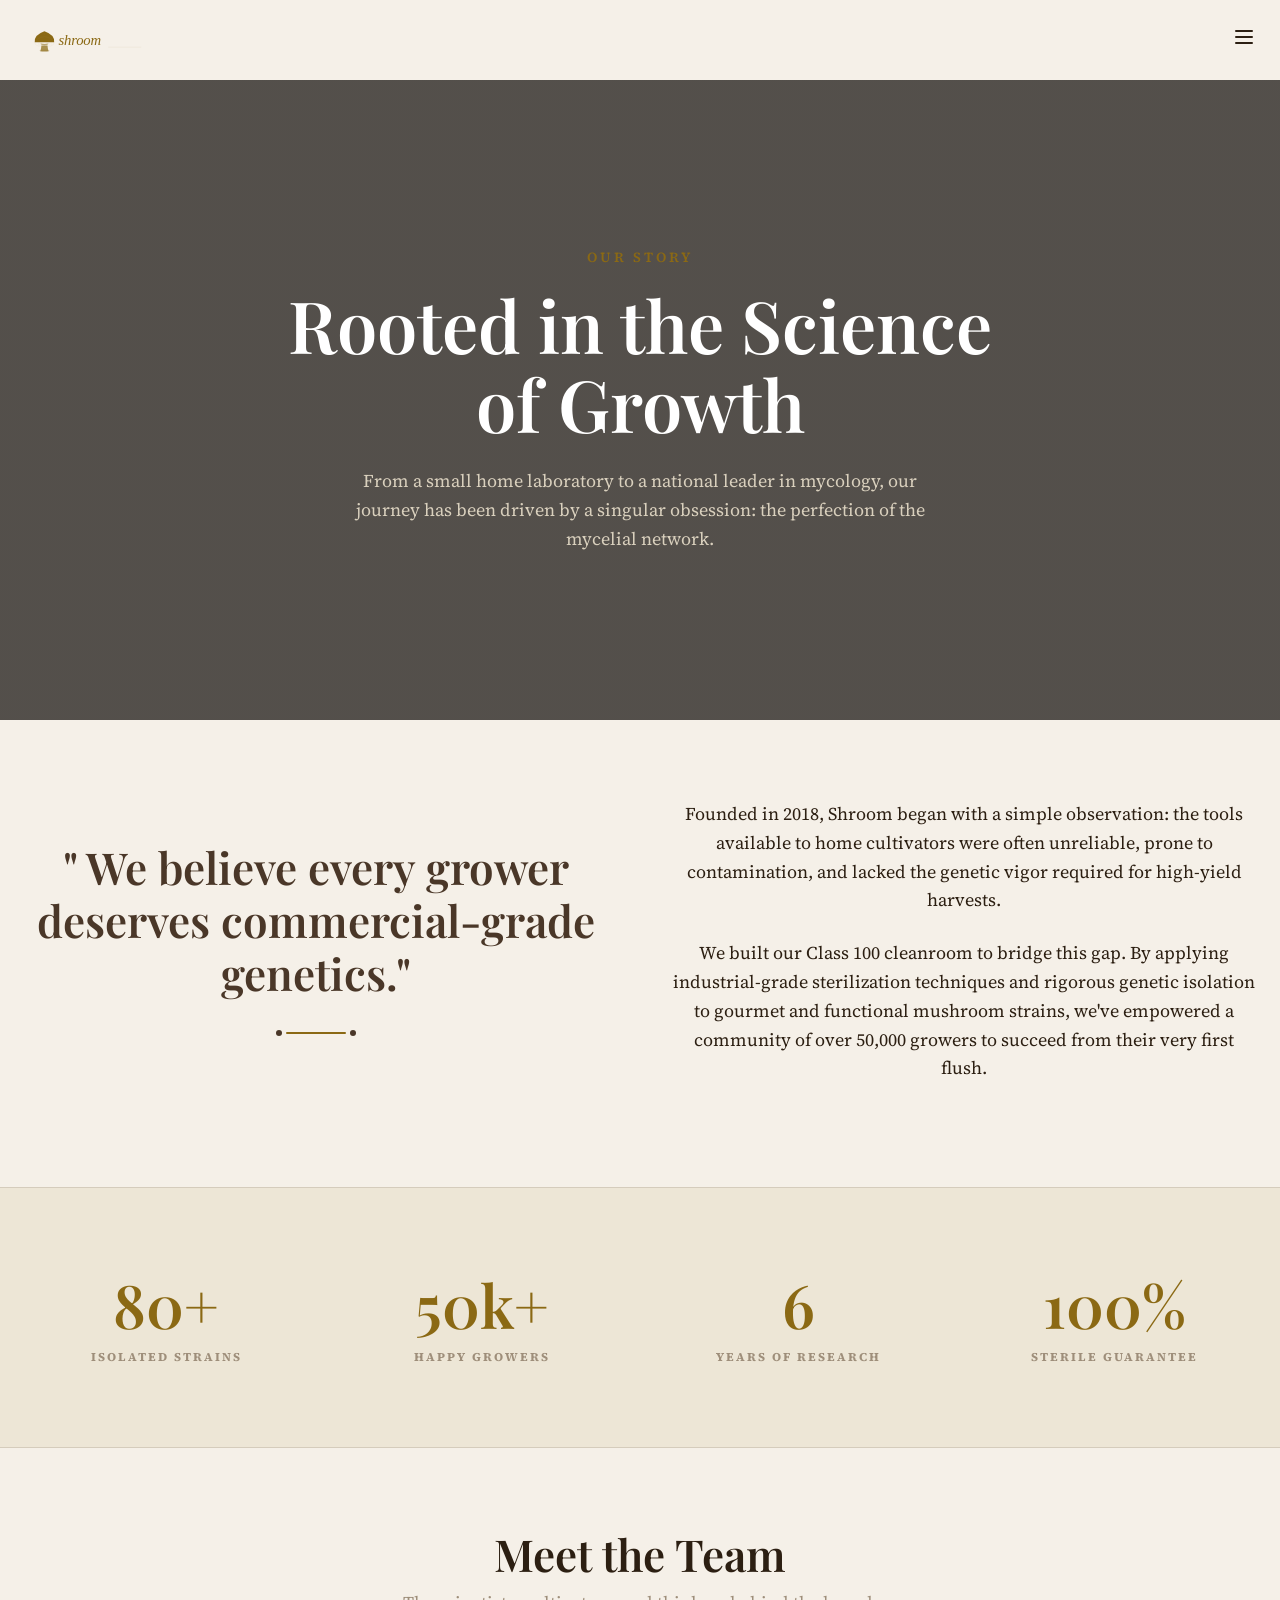
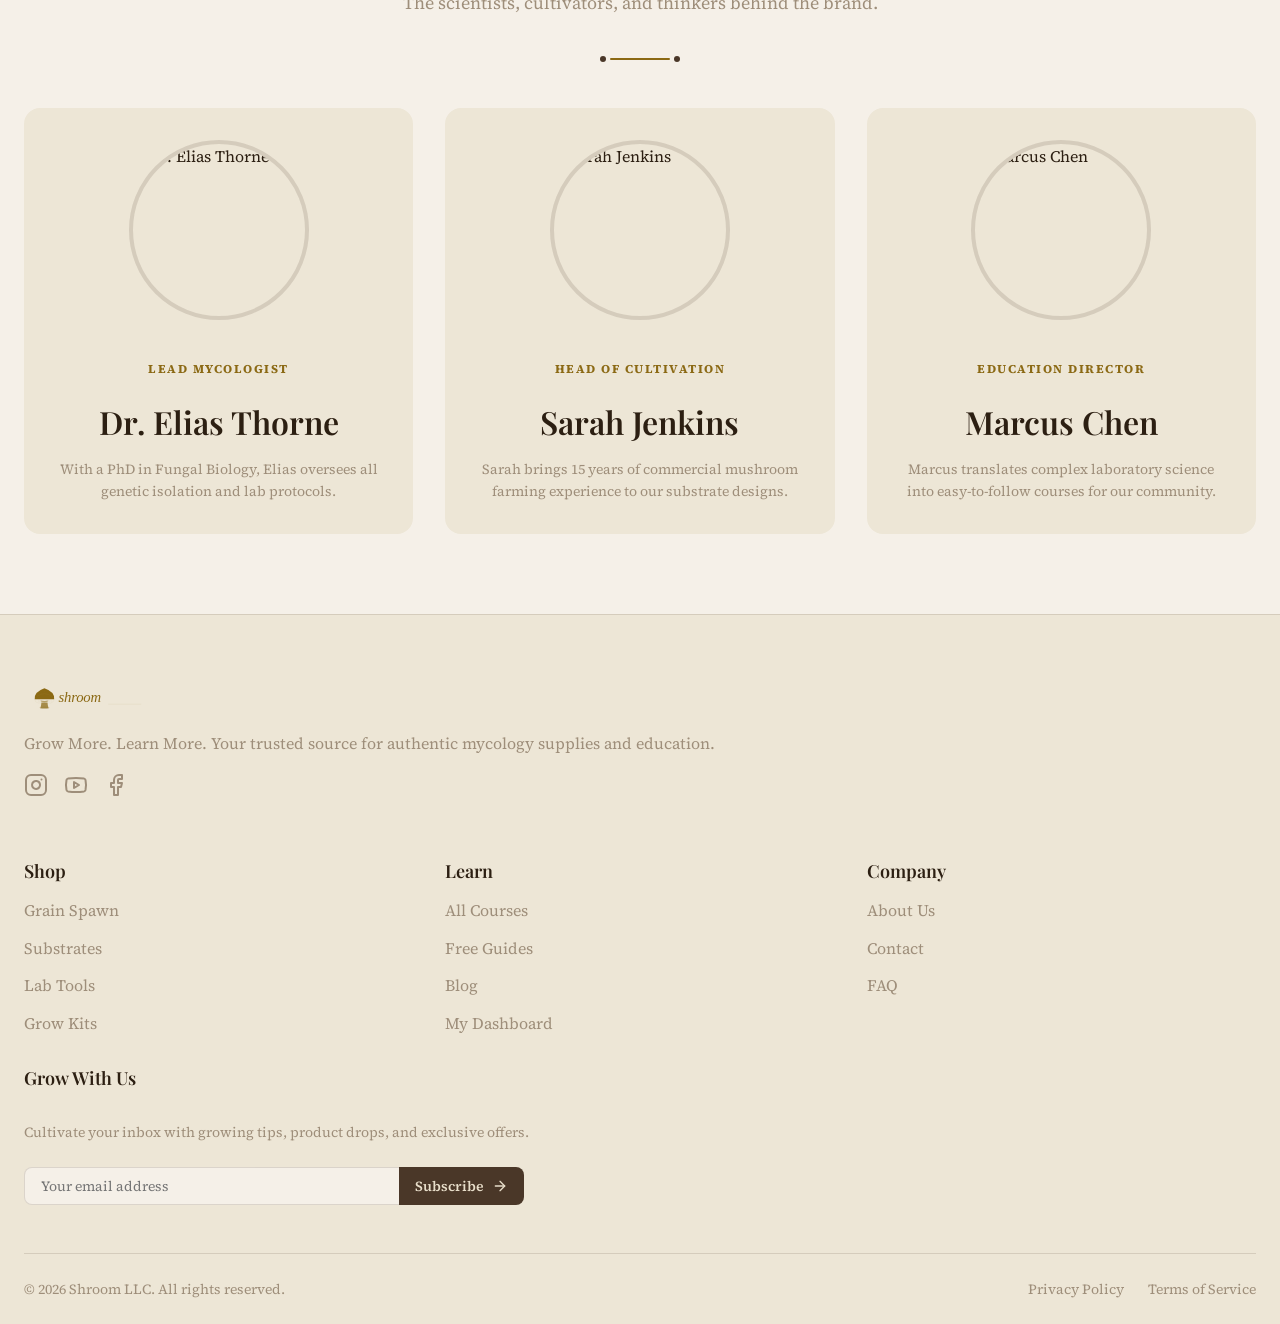
==== commit 8b68d922: "hover effcets for dashboard" ====
--- a/about.html
+++ b/about.html
@@ -127,12 +127,33 @@
     @media (max-width: 992px) {
       .team-grid {
         grid-template-columns: repeat(2, 1fr);
+        grid-auto-rows: 1fr;
+      }
+
+      .team-grid .team-card {
+        height: 100%;
+      }
+
+      .team-grid .team-card:nth-child(3) {
+        grid-column: span 2;
+        justify-self: center;
+        width: calc(50% - (var(--space-8) / 2));
       }
     }
 
     @media (max-width: 640px) {
       .team-grid {
         grid-template-columns: 1fr;
+        grid-auto-rows: auto;
+      }
+
+      .team-grid .team-card {
+        height: auto;
+      }
+
+      .team-grid .team-card:nth-child(3) {
+        grid-column: auto;
+        width: 100%;
       }
     }
 
@@ -276,12 +297,11 @@
       </div>
     </section>
 
-    <!-- Section 2: Mission Statement -->
     <section class="section">
-      <div class="container mission-grid">
+      <div class="container mission-grid" style="text-align: center;">
         <div class="mission-left fade-in">
-          <h2 class="mission-quote">"We believe every grower deserves commercial-grade genetics."</h2>
-          <div class="divider" style="margin: var(--space-8) 0;"></div>
+          <h2 class="mission-quote">" We believe every grower deserves commercial-grade genetics."</h2>
+          <div class="divider" style="margin: var(--space-8) auto;"></div>
         </div>
         <div class="mission-text fade-in" style="animation-delay: 0.1s;">
           <p>Founded in 2018, Shroom began with a simple observation: the tools available to home cultivators were often
@@ -292,7 +312,6 @@
         </div>
       </div>
     </section>
-
     <!-- Section 3: Stats Section -->
     <section class="section stats-section">
       <div class="container">
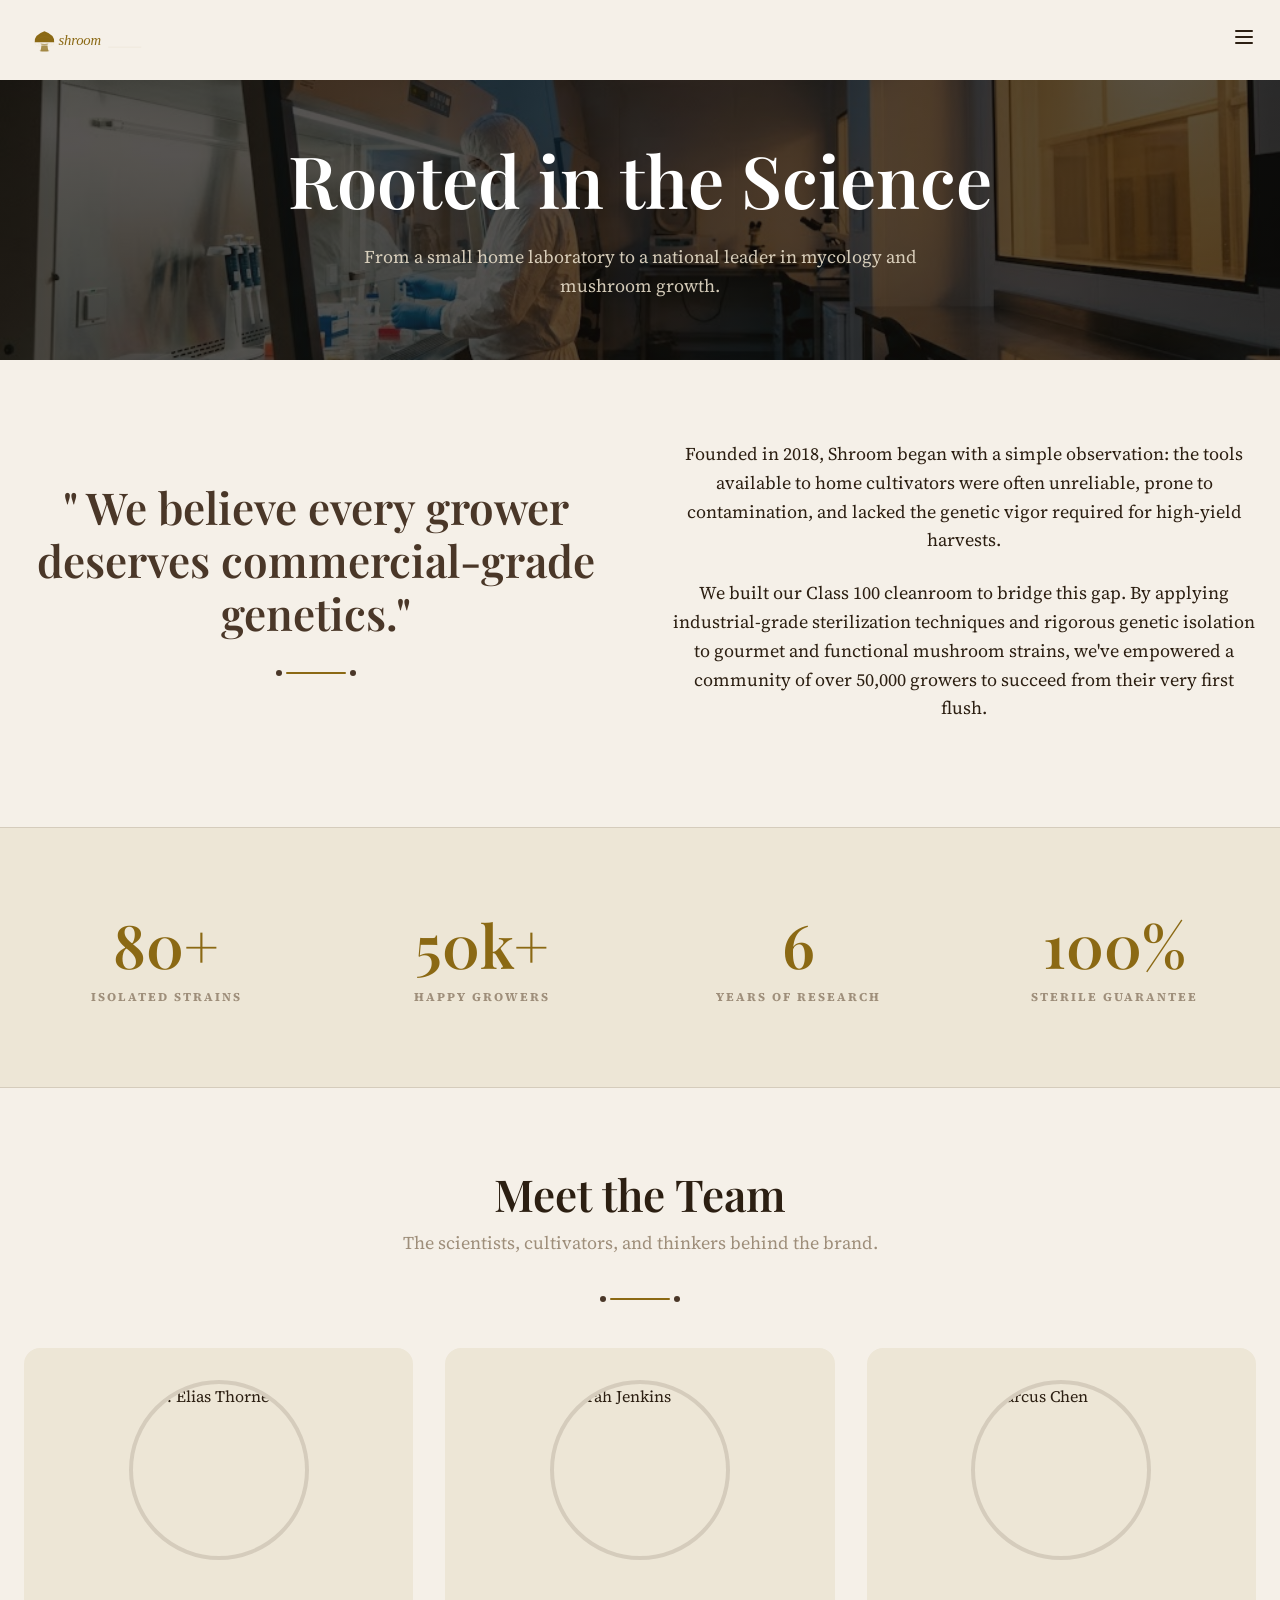
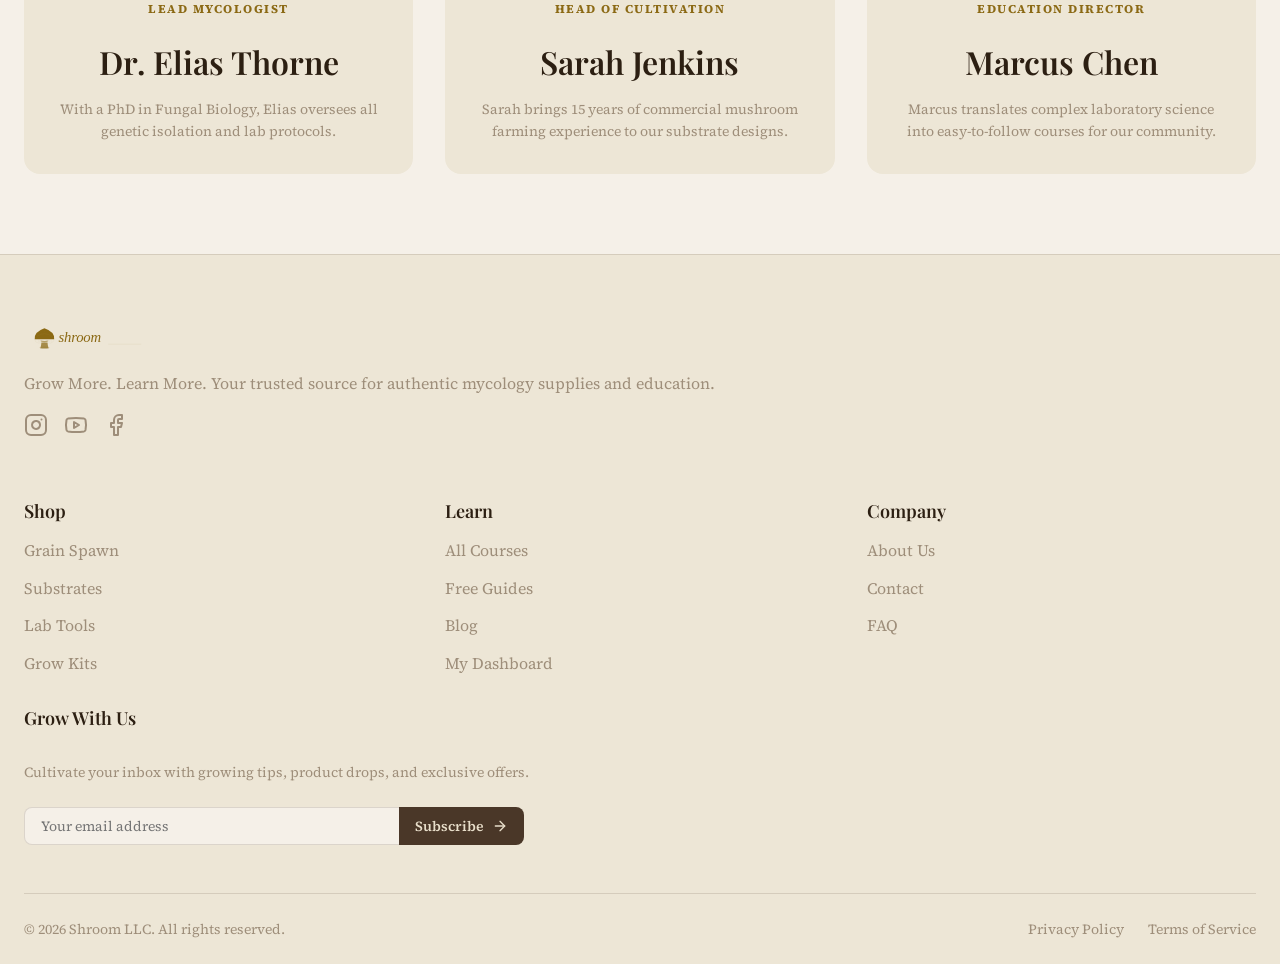
==== commit 20b6f8d1: "changes" ====
--- a/about.html
+++ b/about.html
@@ -12,13 +12,13 @@
   <style>
     /* About Page Specific Styles */
     .hero-about {
-      height: 80vh;
-      min-height: 500px;
+      height: 40vh;
+      min-height: 280px;
       display: flex;
       align-items: center;
       justify-content: center;
       background: linear-gradient(rgba(15, 11, 8, 0.7), rgba(15, 11, 8, 0.7)),
-        url('https://images.unsplash.com/photo-1508313880080-c4bef0730395?q=80&w=2000&auto=format&fit=crop') center/cover no-repeat;
+        url('assets/images/about-hero-bg.jpg') center/cover no-repeat;
       text-align: center;
       color: white;
       padding-top: var(--header-height);
@@ -179,6 +179,21 @@
       font-size: var(--font-size-sm);
       color: var(--theme-text-muted);
     }
+
+    .page-header {
+      background: linear-gradient(to bottom, rgba(15, 11, 8, 0.5), rgba(15, 11, 8, 0.75)),
+        url('assets/images/about-hero-bg.jpg') center/cover no-repeat;
+      color: white;
+      border-bottom: none;
+    }
+
+    .page-header h1 {
+      color: white;
+    }
+
+    .page-header p {
+      color: rgba(232, 222, 202, 0.85);
+    }
   </style>
 </head>
 
@@ -195,14 +210,12 @@
         <li><a href="index.html" class="nav-link">Home</a></li>
         <li><a href="home2.html" class="nav-link">Home 2</a></li>
         <li><a href="services.html" class="nav-link">Shop</a></li>
-        <li><a href="about.html" class="nav-link active"
-            style="color: var(--color-primary); font-weight: 700;">About</a></li>
+        <li><a href="about.html" class="nav-link active">About</a></li>
         <li><a href="blog.html" class="nav-link">Blog</a></li>
         <li><a href="contact.html" class="nav-link">Contact</a></li>
       </ul>
 
       <div class="nav-tools nav-tools-desktop">
-        <div class="nav-divider"></div>
         <button type="button" class="tool-btn rtl-toggle-btn" aria-label="Toggle RTL">
           <svg xmlns="http://www.w3.org/2000/svg" width="24" height="24" viewBox="0 0 24 24" fill="none"
             stroke="currentColor" stroke-width="2" stroke-linecap="round" stroke-linejoin="round"
@@ -220,8 +233,11 @@
             <path d="M12 3a6 6 0 0 0 9 9 9 9 0 1 1-9-9Z" />
           </svg>
         </button>
-        <a href="login.html" class="nav-link" style="font-weight: 600;">Login</a>
-        <a href="dashboard.html" class="nav-link" style="color: var(--color-secondary); font-weight: 600;">Dashboard</a>
+        <div class="nav-divider"></div>
+        <a href="login.html" class="btn btn-secondary"
+          style="padding: var(--space-2) var(--space-4); font-size: var(--font-size-sm);">Login</a>
+        <a href="dashboard.html" class="btn btn-accent"
+          style="padding: var(--space-2) var(--space-4); font-size: var(--font-size-sm);">Dashboard</a>
       </div>
 
       <button class="hamburger-btn" aria-label="Open Menu">
@@ -258,8 +274,12 @@
       <li><a href="about.html" class="nav-link active">About</a></li>
       <li><a href="blog.html" class="nav-link">Blog</a></li>
       <li><a href="contact.html" class="nav-link">Contact</a></li>
-      <li><a href="dashboard.html" class="nav-link" style="color: var(--color-secondary);">Dashboard</a></li>
-      <li style="margin-top: var(--space-4);"><a href="login.html" class="btn btn-primary btn-block">Login</a></li>
+      <li style="margin-top: var(--space-6);">
+        <a href="login.html" class="btn btn-secondary btn-block">Login</a>
+      </li>
+      <li style="margin-top: var(--space-3);">
+        <a href="dashboard.html" class="btn btn-accent btn-block">Dashboard</a>
+      </li>
     </ul>
     <div class="nav-drawer-tools">
       <button type="button" class="tool-btn rtl-toggle-btn" aria-label="Toggle RTL"
@@ -290,10 +310,9 @@
     <!-- Section 1: Page Hero -->
     <section class="hero-about">
       <div class="container hero-about-content fade-in">
-        <span class="hero-about-label">Our Story</span>
-        <h1>Rooted in the Science of Growth</h1>
-        <p>From a small home laboratory to a national leader in mycology, our journey has been driven by a singular
-          obsession: the perfection of the mycelial network.</p>
+
+        <h1>Rooted in the Science</h1>
+        <p>From a small home laboratory to a national leader in mycology and mushroom growth.</p>
       </div>
     </section>
 
@@ -481,7 +500,31 @@
       </div>
     </div>
   </footer>
+  <button class="back-to-top" id="backToTop" aria-label="Back to Top">
+    <svg xmlns="http://www.w3.org/2000/svg" width="24" height="24" viewBox="0 0 24 24" fill="none"
+      stroke="currentColor" stroke-width="2.5" stroke-linecap="round" stroke-linejoin="round">
+      <path d="m18 15-6-6-6 6" />
+    </svg>
+  </button>
+
   <script src="assets/js/main.js"></script>
+  <script>
+    const backToTopBtn = document.getElementById('backToTop');
+    window.addEventListener('scroll', () => {
+      if (window.scrollY > 400) {
+        backToTopBtn.classList.add('visible');
+      } else {
+        backToTopBtn.classList.remove('visible');
+      }
+    });
+
+    backToTopBtn.addEventListener('click', () => {
+      window.scrollTo({
+        top: 0,
+        behavior: 'smooth'
+      });
+    });
+  </script>
 </body>
 
 </html>
--- a/assets/css/style.css
+++ b/assets/css/style.css
@@ -345,6 +345,16 @@
   transform-origin: left;
 }
 
+.nav-link.active {
+  color: var(--color-primary) !important;
+  font-weight: 700;
+}
+
+.nav-link.active::after {
+  transform: scaleX(1);
+  background: var(--color-primary);
+}
+
 .nav-tools {
   display: flex;
   align-items: center;
@@ -1398,4 +1408,49 @@
   .auth-card {
     padding: var(--space-6);
   }
-}+}
+/* Back to Top Button */
+.back-to-top {
+  position: fixed;
+  bottom: var(--space-8);
+  right: var(--space-8);
+  width: 52px;
+  height: 52px;
+  background: var(--color-primary);
+  color: var(--color-text-dark);
+  border-radius: 50%;
+  border: 1px solid rgba(255, 255, 255, 0.1);
+  display: flex;
+  align-items: center;
+  justify-content: center;
+  box-shadow: 0 4px 15px rgba(0, 0, 0, 0.2);
+  cursor: pointer;
+  z-index: 1000;
+  opacity: 0;
+  visibility: hidden;
+  transition: all var(--transition-base);
+  transform: translateY(20px);
+}
+
+.back-to-top.visible {
+  opacity: 1;
+  visibility: visible;
+  transform: translateY(0);
+}
+
+.back-to-top:hover {
+  background: var(--color-secondary);
+  color: white;
+  transform: translateY(-5px);
+  box-shadow: 0 8px 25px rgba(0, 0, 0, 0.3);
+}
+
+@media (max-width: 768px) {
+  .back-to-top {
+    bottom: var(--space-6);
+    right: var(--space-6);
+    width: 44px;
+    height: 44px;
+  }
+}
+
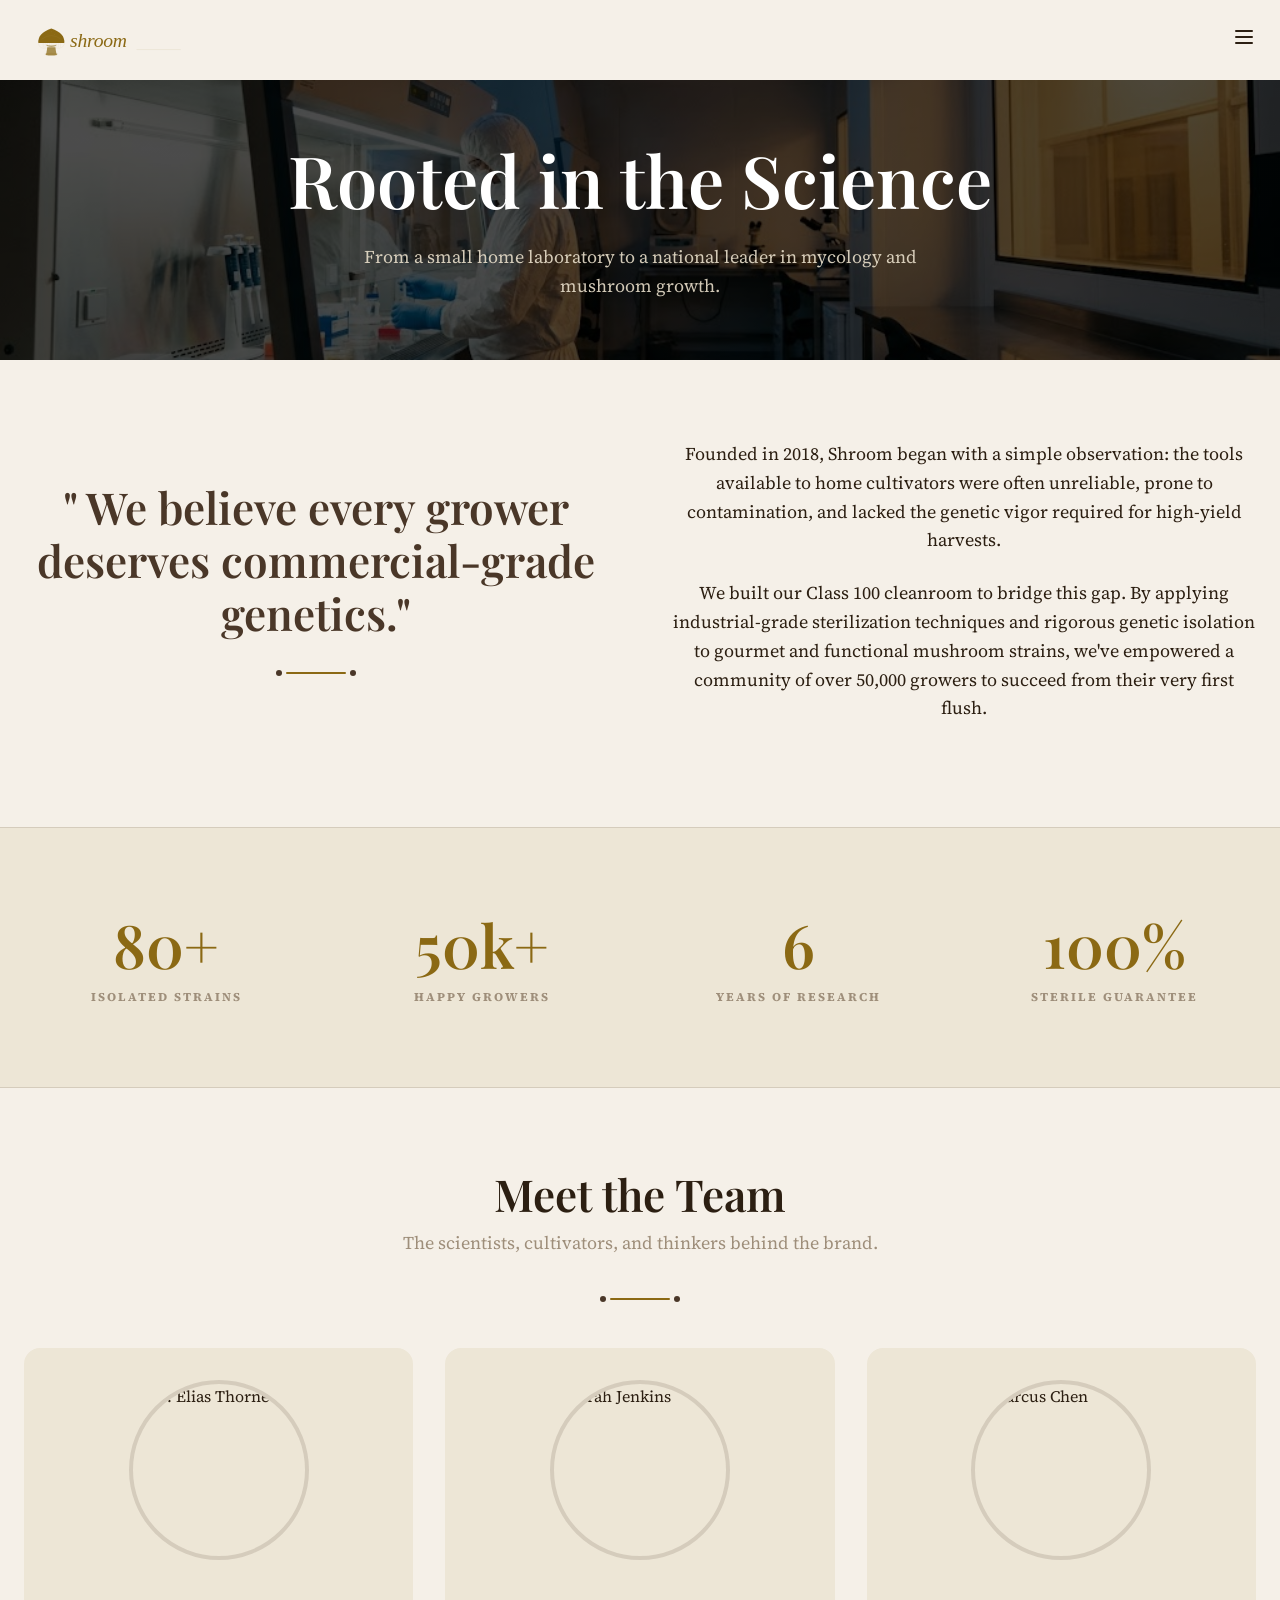
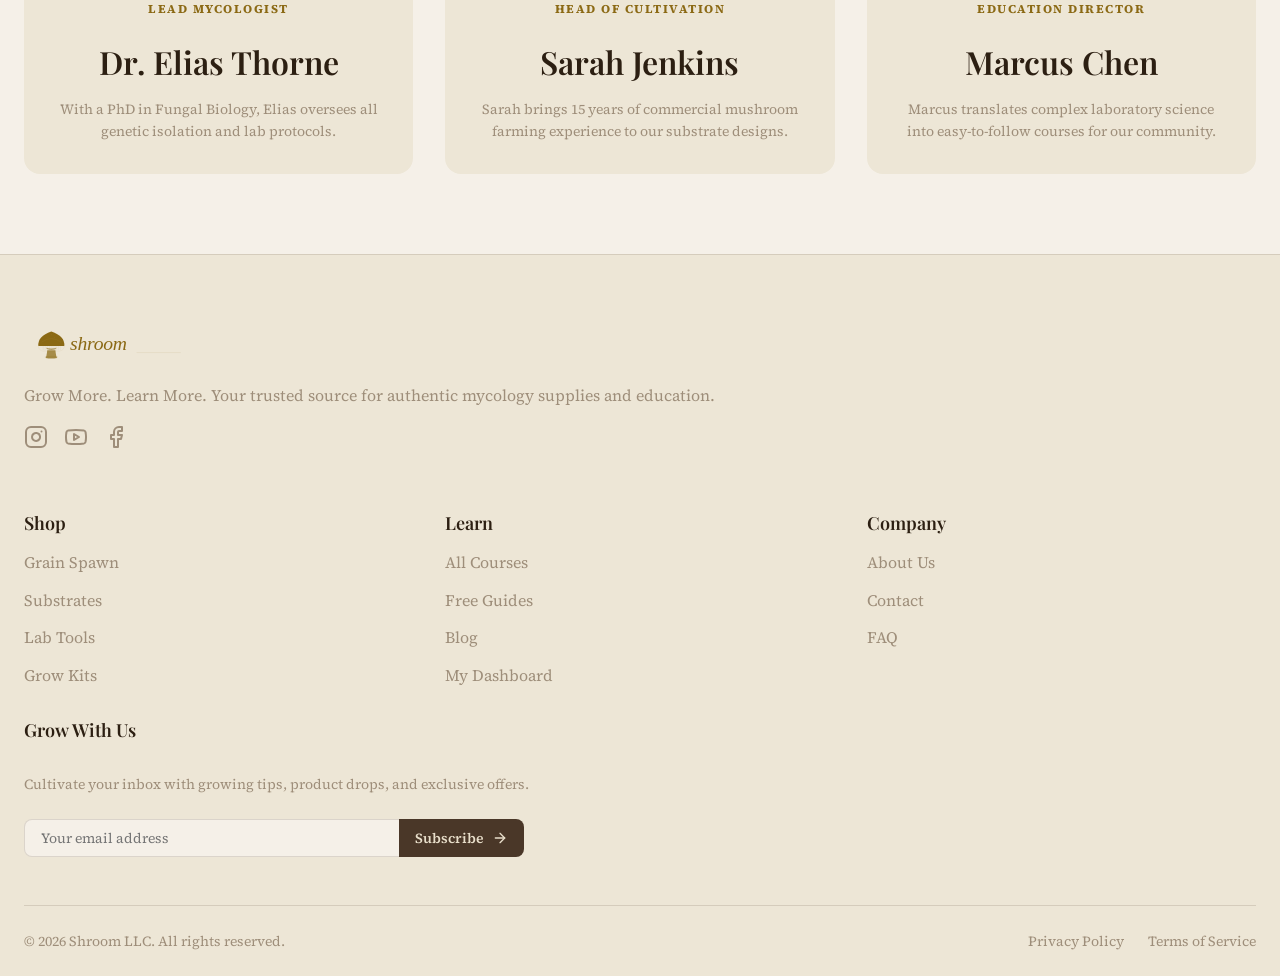
==== commit 67948f34: "c2" ====
--- a/about.html
+++ b/about.html
@@ -17,7 +17,7 @@
       display: flex;
       align-items: center;
       justify-content: center;
-      background: linear-gradient(rgba(15, 11, 8, 0.7), rgba(15, 11, 8, 0.7)),
+      background: linear-gradient(rgba(0, 0, 0, 0.7), rgba(0, 0, 0, 0.7)),
         url('assets/images/about-hero-bg.jpg') center/cover no-repeat;
       text-align: center;
       color: white;
@@ -181,7 +181,7 @@
     }
 
     .page-header {
-      background: linear-gradient(to bottom, rgba(15, 11, 8, 0.5), rgba(15, 11, 8, 0.75)),
+      background: linear-gradient(to bottom, rgba(0, 0, 0, 0.5), rgba(0, 0, 0, 0.75)),
         url('assets/images/about-hero-bg.jpg') center/cover no-repeat;
       color: white;
       border-bottom: none;
@@ -203,14 +203,15 @@
   <header class="navbar">
     <div class="container">
       <a href="index.html" class="nav-brand">
-        <img src="assets/images/shroom_logo.svg" alt="Shroom" height="36" style="display:block;">
+        <img src="assets/images/shroom_logo.svg" alt="Shroom" height="42" style="display:block;">
       </a>
 
       <ul class="nav-menu">
         <li><a href="index.html" class="nav-link">Home</a></li>
         <li><a href="home2.html" class="nav-link">Home 2</a></li>
+        <li><a href="about.html" class="nav-link active">About</a></li>
         <li><a href="services.html" class="nav-link">Shop</a></li>
-        <li><a href="about.html" class="nav-link active">About</a></li>
+
         <li><a href="blog.html" class="nav-link">Blog</a></li>
         <li><a href="contact.html" class="nav-link">Contact</a></li>
       </ul>
@@ -257,7 +258,7 @@
   <div class="nav-drawer">
     <div class="nav-drawer-header">
       <a href="index.html" class="nav-brand">
-        <img src="assets/images/shroom_logo.svg" alt="Shroom" height="36" style="display:block;">
+        <img src="assets/images/shroom_logo.svg" alt="Shroom" height="42" style="display:block;">
       </a>
       <button class="nav-drawer-close" aria-label="Close Menu">
         <svg xmlns="http://www.w3.org/2000/svg" width="24" height="24" viewBox="0 0 24 24" fill="none"
@@ -270,8 +271,9 @@
     <ul class="nav-drawer-menu">
       <li><a href="index.html" class="nav-link">Home</a></li>
       <li><a href="home2.html" class="nav-link">Home 2</a></li>
+      <li><a href="about.html" class="nav-link active">About</a></li>
       <li><a href="services.html" class="nav-link">Shop</a></li>
-      <li><a href="about.html" class="nav-link active">About</a></li>
+
       <li><a href="blog.html" class="nav-link">Blog</a></li>
       <li><a href="contact.html" class="nav-link">Contact</a></li>
       <li style="margin-top: var(--space-6);">
@@ -411,7 +413,7 @@
       <div class="footer-grid">
         <div class="footer-brand">
           <a href="index.html" class="nav-brand">
-            <img src="assets/images/shroom_logo.svg" alt="Shroom" height="36" style="display:block;">
+            <img src="assets/images/shroom_logo.svg" alt="Shroom" height="42" style="display:block;">
           </a>
           <p class="footer-tagline">Grow More. Learn More. Your trusted source for authentic mycology supplies and
             education.</p>
@@ -501,8 +503,8 @@
     </div>
   </footer>
   <button class="back-to-top" id="backToTop" aria-label="Back to Top">
-    <svg xmlns="http://www.w3.org/2000/svg" width="24" height="24" viewBox="0 0 24 24" fill="none"
-      stroke="currentColor" stroke-width="2.5" stroke-linecap="round" stroke-linejoin="round">
+    <svg xmlns="http://www.w3.org/2000/svg" width="24" height="24" viewBox="0 0 24 24" fill="none" stroke="currentColor"
+      stroke-width="2.5" stroke-linecap="round" stroke-linejoin="round">
       <path d="m18 15-6-6-6 6" />
     </svg>
   </button>
@@ -527,4 +529,4 @@
   </script>
 </body>
 
-</html>+</html>
--- a/assets/css/style.css
+++ b/assets/css/style.css
@@ -5,9 +5,9 @@
   --color-primary: #4A3728;
   --color-secondary: #8B6914;
   --color-bg-light: #F5F0E8;
-  --color-bg-dark: #0F0B08;
+  --color-bg-dark: #000000;
   --color-surface-light: #EDE6D6;
-  --color-surface-dark: #1A1208;
+  --color-surface-dark: #121212;
   --color-text-light: #2C1F12;
   --color-text-dark: #E8DECA;
   --color-muted: #9E8E7A;
@@ -61,6 +61,10 @@
   /* Components */
   --header-height: 80px;
   --sidebar-width: 260px;
+
+  /* Logo Sizes client */
+  --logo-height-nav: 48px;
+  --logo-height-auth: 80px;
 }
 
 /* Dark Mode */
@@ -68,8 +72,8 @@
   --theme-bg: var(--color-bg-dark);
   --theme-surface: var(--color-surface-dark);
   --theme-text: var(--color-text-dark);
-  --theme-text-muted: rgba(232, 222, 202, 0.6);
-  --theme-border: rgba(232, 222, 202, 0.15);
+  --theme-text-muted: rgba(232, 222, 202, 0.65);
+  --theme-border: rgba(232, 222, 202, 0.25);
 }
 
 /* Reset / Base */
@@ -263,12 +267,12 @@
 
 .btn-accent {
   background-color: var(--color-secondary);
-  color: var(--color-primary);
+  color: #FFFFFF;
 }
 
 .btn-accent:hover {
   background-color: #7a5c10;
-  color: var(--color-primary);
+  color: #FFFFFF;
 }
 
 .btn-block {
@@ -313,6 +317,13 @@
   font-size: var(--font-size-2xl);
   color: var(--theme-text);
   letter-spacing: -0.5px;
+  display: flex;
+  align-items: center;
+}
+
+.nav-brand img {
+  height: var(--logo-height-nav) !important;
+  width: auto;
 }
 
 .nav-menu {
@@ -475,16 +486,24 @@
   position: relative;
 }
 
+.auth-logo img {
+  height: var(--logo-height-auth) !important;
+  width: auto;
+  margin: 0 auto;
+}
+
 html.dark .auth-card {
   box-shadow: 0 10px 40px rgba(0, 0, 0, 0.3);
+  border: 1px solid var(--theme-border);
 }
 
 .auth-toggles {
-  position: absolute;
-  top: var(--space-6);
-  right: var(--space-6);
+  position: fixed;
+  top: var(--space-4);
+  right: var(--space-4);
   display: flex;
   gap: var(--space-2);
+  z-index: 9999;
 }
 
 .auth-header {
@@ -639,6 +658,10 @@
 .card:hover {
   transform: translateY(-4px);
   box-shadow: 0 12px 30px rgba(0, 0, 0, 0.08);
+}
+
+html.dark .card {
+  border: 1px solid var(--theme-border);
 }
 
 html.dark .card:hover {
@@ -1034,13 +1057,13 @@
 
 .newsletter-btn:hover {
   background: var(--color-secondary);
-  color: var(--color-primary);
+  color: #FFFFFF;
   transform: translateY(-1px);
 }
 
 html.dark .newsletter-btn {
   background: var(--color-secondary);
-  color: var(--color-primary);
+  color: #FFFFFF;
 }
 
 html.dark .newsletter-btn:hover {
@@ -1409,6 +1432,7 @@
     padding: var(--space-6);
   }
 }
+
 /* Back to Top Button */
 .back-to-top {
   position: fixed;
@@ -1452,5 +1476,4 @@
     width: 44px;
     height: 44px;
   }
-}
-
+}
